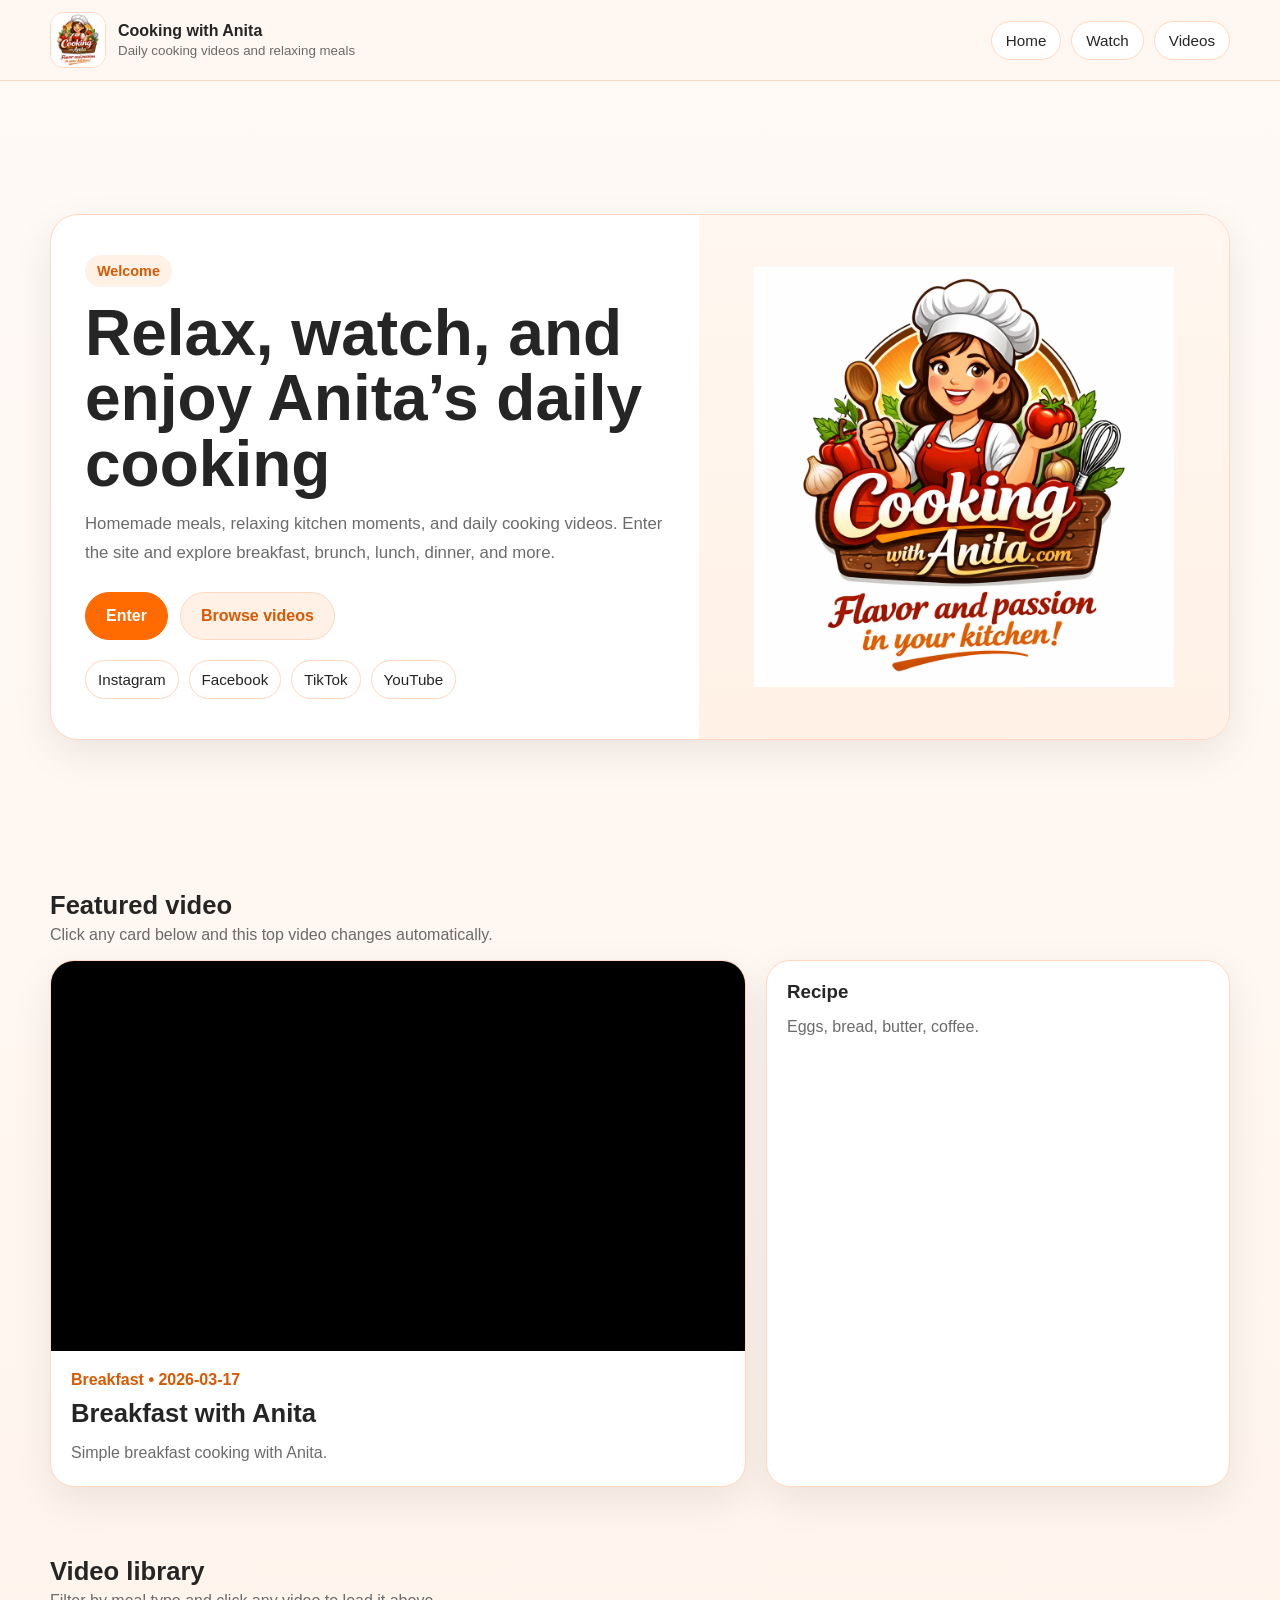
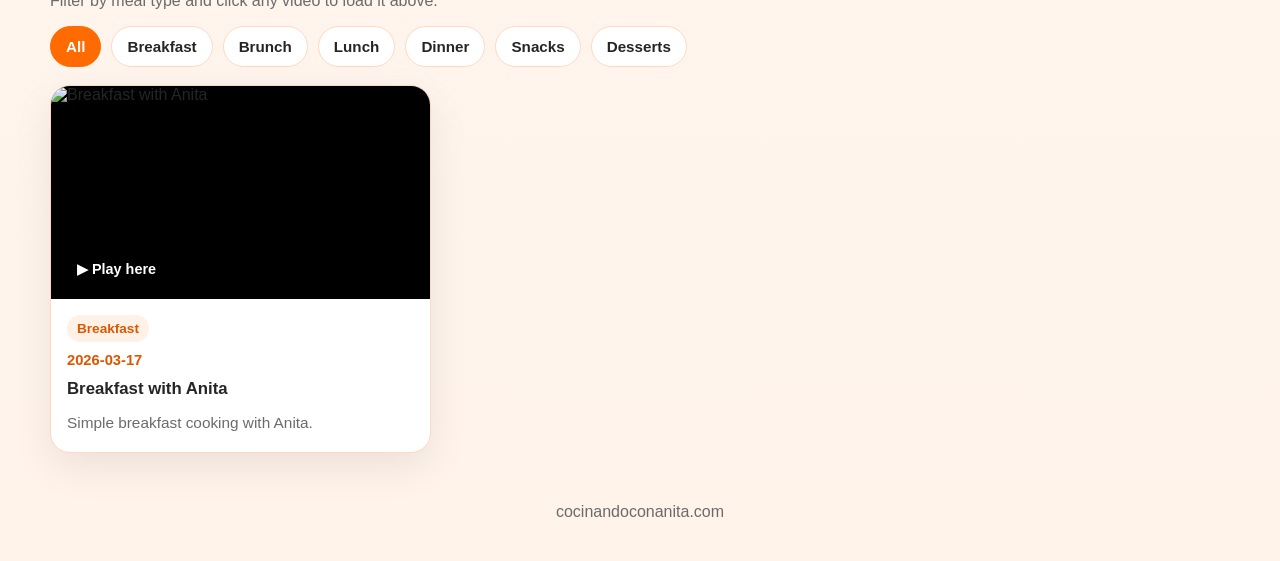
==== index.html @ 224019c4 "Update index.html" ====
<!DOCTYPE html>
<html lang="en">
<head>
  <meta charset="UTF-8" />
  <meta name="viewport" content="width=device-width, initial-scale=1.0" />
  <title>Cooking with Anita</title>
  <meta name="description" content="Daily cooking videos, relaxing meals, and Anita's kitchen moments." />
  <style>
    * { box-sizing: border-box; }

    :root {
      --bg: #fff7f0;
      --card: #ffffff;
      --soft: #fff1e6;
      --accent: #ff6b00;
      --accent-dark: #d95800;
      --text: #252525;
      --muted: #6b6b6b;
      --border: #ffd8bf;
      --shadow: 0 14px 40px rgba(0,0,0,0.08);
      --radius: 22px;
    }

    html { scroll-behavior: smooth; }

    body {
      margin: 0;
      font-family: Arial, Helvetica, sans-serif;
      background: linear-gradient(180deg, #fffaf6 0%, #fff3ea 100%);
      color: var(--text);
    }

    a {
      text-decoration: none;
      color: inherit;
    }

    .container {
      width: min(1180px, calc(100% - 32px));
      margin: 0 auto;
    }

    .topbar {
      position: sticky;
      top: 0;
      z-index: 50;
      background: rgba(255,247,240,0.92);
      backdrop-filter: blur(10px);
      border-bottom: 1px solid var(--border);
    }

    .topbar-inner {
      display: flex;
      justify-content: space-between;
      align-items: center;
      gap: 16px;
      padding: 12px 0;
      flex-wrap: wrap;
    }

    .brand {
      display: flex;
      align-items: center;
      gap: 12px;
      font-weight: bold;
    }

    .brand img {
      width: 56px;
      height: 56px;
      object-fit: contain;
      border-radius: 14px;
      border: 1px solid var(--border);
      background: white;
    }

    .brand-text small {
      display: block;
      color: var(--muted);
      font-weight: normal;
      margin-top: 3px;
    }

    .nav {
      display: flex;
      flex-wrap: wrap;
      gap: 10px;
    }

    .nav a {
      padding: 10px 14px;
      border-radius: 999px;
      background: white;
      border: 1px solid var(--border);
      font-size: 0.95rem;
    }

    .hero {
      min-height: 88vh;
      display: flex;
      align-items: center;
      padding: 36px 0;
    }

    .hero-card {
      width: 100%;
      background: white;
      border: 1px solid var(--border);
      border-radius: 28px;
      box-shadow: var(--shadow);
      overflow: hidden;
      display: grid;
      grid-template-columns: 1.1fr 0.9fr;
    }

    .hero-left {
      padding: 40px 34px;
      display: flex;
      flex-direction: column;
      justify-content: center;
    }

    .eyebrow {
      display: inline-block;
      width: fit-content;
      padding: 8px 12px;
      border-radius: 999px;
      background: var(--soft);
      color: var(--accent-dark);
      font-weight: bold;
      font-size: 0.9rem;
      margin-bottom: 14px;
    }

    h1 {
      margin: 0 0 12px;
      font-size: clamp(2.2rem, 5vw, 4rem);
      line-height: 1.02;
    }

    .lead {
      margin: 0;
      color: var(--muted);
      line-height: 1.75;
      font-size: 1.05rem;
      max-width: 620px;
    }

    .hero-actions {
      display: flex;
      flex-wrap: wrap;
      gap: 12px;
      margin-top: 24px;
    }

    .btn {
      display: inline-block;
      padding: 14px 20px;
      border-radius: 999px;
      font-weight: bold;
      border: 1px solid var(--border);
    }

    .btn-primary {
      background: var(--accent);
      color: white;
      border-color: var(--accent);
    }

    .btn-soft {
      background: var(--soft);
      color: var(--accent-dark);
    }

    .socials {
      display: flex;
      flex-wrap: wrap;
      gap: 10px;
      margin-top: 20px;
    }

    .socials a {
      padding: 10px 12px;
      border-radius: 999px;
      background: white;
      border: 1px solid var(--border);
      font-size: 0.95rem;
    }

    .hero-right {
      padding: 24px;
      background: linear-gradient(180deg, #fff7f0 0%, #fff1e6 100%);
      display: flex;
      align-items: center;
      justify-content: center;
    }

    .hero-right img {
      width: 100%;
      max-width: 420px;
      height: auto;
      object-fit: contain;
    }

    .section {
      padding: 18px 0 32px;
    }

    .section-head {
      margin-bottom: 16px;
    }

    .section-head h2 {
      margin: 0 0 6px;
      font-size: 1.6rem;
    }

    .section-head p {
      margin: 0;
      color: var(--muted);
    }

    .featured {
      display: grid;
      grid-template-columns: 1.2fr 0.8fr;
      gap: 20px;
      margin-bottom: 20px;
    }

    .panel {
      background: white;
      border: 1px solid var(--border);
      border-radius: 24px;
      box-shadow: var(--shadow);
      overflow: hidden;
    }

    .featured-video iframe {
      width: 100%;
      aspect-ratio: 16 / 9;
      border: 0;
      display: block;
      background: black;
    }

    .featured-content {
      padding: 20px;
    }

    .featured-content h3 {
      margin: 0 0 10px;
      font-size: 1.6rem;
      line-height: 1.15;
    }

    .meta {
      color: var(--accent-dark);
      font-weight: bold;
      margin-bottom: 10px;
    }

    .featured-content p {
      margin: 0;
      color: var(--muted);
      line-height: 1.7;
    }

    .recipe-box {
      padding: 20px;
    }

    .recipe-box h3 {
      margin-top: 0;
      margin-bottom: 10px;
    }

    .recipe-box p {
      margin: 0;
      color: var(--muted);
      line-height: 1.8;
      white-space: pre-line;
    }

    .filters {
      display: flex;
      flex-wrap: wrap;
      gap: 10px;
      margin-bottom: 18px;
    }

    .filter-btn {
      border: 1px solid var(--border);
      background: white;
      color: var(--text);
      padding: 11px 15px;
      border-radius: 999px;
      cursor: pointer;
      font-weight: bold;
      font-size: 0.95rem;
    }

    .filter-btn.active {
      background: var(--accent);
      color: white;
      border-color: var(--accent);
    }

    .grid {
      display: grid;
      grid-template-columns: repeat(3, 1fr);
      gap: 18px;
    }

    .card {
      background: white;
      border: 1px solid var(--border);
      border-radius: 20px;
      overflow: hidden;
      box-shadow: var(--shadow);
      display: flex;
      flex-direction: column;
    }

    .thumb {
      position: relative;
      cursor: pointer;
      background: black;
    }

    .thumb img {
      width: 100%;
      aspect-ratio: 16 / 9;
      object-fit: cover;
      display: block;
    }

    .play {
      position: absolute;
      left: 14px;
      bottom: 14px;
      background: rgba(0,0,0,0.72);
      color: white;
      padding: 8px 12px;
      border-radius: 999px;
      font-size: 0.9rem;
      font-weight: bold;
    }

    .card-body {
      padding: 16px;
      display: grid;
      gap: 10px;
    }

    .category {
      display: inline-block;
      width: fit-content;
      padding: 6px 10px;
      border-radius: 999px;
      background: var(--soft);
      color: var(--accent-dark);
      font-size: 0.85rem;
      font-weight: bold;
    }

    .date {
      color: var(--accent-dark);
      font-size: 0.92rem;
      font-weight: bold;
    }

    .card-body h3 {
      margin: 0;
      font-size: 1.05rem;
      line-height: 1.35;
    }

    .desc {
      color: var(--muted);
      line-height: 1.6;
      font-size: 0.96rem;
    }

    .footer {
      text-align: center;
      color: var(--muted);
      padding: 18px 0 40px;
    }

    .empty {
      padding: 28px;
      text-align: center;
      border: 1px dashed var(--border);
      border-radius: 20px;
      color: var(--muted);
      background: white;
    }

    @media (max-width: 980px) {
      .hero-card,
      .featured {
        grid-template-columns: 1fr;
      }

      .grid {
        grid-template-columns: repeat(2, 1fr);
      }
    }

    @media (max-width: 680px) {
      .grid {
        grid-template-columns: 1fr;
      }

      .container {
        width: min(100% - 22px, 1180px);
      }
    }
  </style>
</head>
<body>
  <header class="topbar">
    <div class="container topbar-inner">
      <a href="#" class="brand">
        <img src="logo.png" alt="Cooking with Anita logo" />
        <div class="brand-text">
          Cooking with Anita
          <small>Daily cooking videos and relaxing meals</small>
        </div>
      </a>

      <nav class="nav">
        <a href="#home">Home</a>
        <a href="#watch">Watch</a>
        <a href="#videos">Videos</a>
      </nav>
    </div>
  </header>

  <main class="container">
    <section class="hero" id="home">
      <div class="hero-card">
        <div class="hero-left">
          <span class="eyebrow">Welcome</span>
          <h1>Relax, watch, and enjoy Anita’s daily cooking</h1>
          <p class="lead">
            Homemade meals, relaxing kitchen moments, and daily cooking videos.
            Enter the site and explore breakfast, brunch, lunch, dinner, and more.
          </p>

          <div class="hero-actions">
            <a class="btn btn-primary" href="#watch">Enter</a>
            <a class="btn btn-soft" href="#videos">Browse videos</a>
          </div>

          <div class="socials">
            <a href="#" target="_blank">Instagram</a>
            <a href="#" target="_blank">Facebook</a>
            <a href="#" target="_blank">TikTok</a>
            <a href="#" target="_blank">YouTube</a>
          </div>
        </div>

        <div class="hero-right">
          <img src="logo.png" alt="Cooking with Anita logo large" />
        </div>
      </div>
    </section>

    <section class="section" id="watch">
      <div class="section-head">
        <h2>Featured video</h2>
        <p>Click any card below and this top video changes automatically.</p>
      </div>

      <div class="featured">
        <article class="panel">
          <div class="featured-video" id="featuredVideo"></div>
          <div class="featured-content">
            <div class="meta" id="featuredMeta">Loading...</div>
            <h3 id="featuredTitle">Loading...</h3>
            <p id="featuredDescription"></p>
          </div>
        </article>

        <aside class="panel recipe-box">
          <h3>Recipe</h3>
          <p id="featuredRecipe">Recipe coming soon.</p>
        </aside>
      </div>
    </section>

    <section class="section" id="videos">
      <div class="section-head">
        <h2>Video library</h2>
        <p>Filter by meal type and click any video to load it above.</p>
      </div>

      <div class="filters" id="filters"></div>
      <div class="grid" id="videoGrid"></div>
    </section>
  </main>

  <footer class="footer">
    cocinandoconanita.com
  </footer>

  <script src="videos.js"></script>
  <script>
    const categories = ["All", "Breakfast", "Brunch", "Lunch", "Dinner", "Snacks", "Desserts"];
    let currentCategory = "All";

    function sortVideos(list) {
      return [...list].sort((a, b) => new Date(b.date) - new Date(a.date));
    }

    const sortedVideos = sortVideos(videos);

    function getEmbedUrl(id) {
      return `https://www.youtube.com/embed/${id}`;
    }

    function getThumbnailUrl(id) {
      return `https://img.youtube.com/vi/${id}/hqdefault.jpg`;
    }

    function renderFeatured(video) {
      document.getElementById("featuredVideo").innerHTML = `
        <iframe
          src="${getEmbedUrl(video.id)}"
          title="${video.title}"
          allow="accelerometer; autoplay; clipboard-write; encrypted-media; gyroscope; picture-in-picture"
          allowfullscreen>
        </iframe>
      `;
      document.getElementById("featuredMeta").textContent = `${video.category || "Video"} • ${video.date}`;
      document.getElementById("featuredTitle").textContent = video.title;
      document.getElementById("featuredDescription").textContent = video.description || "";
      document.getElementById("featuredRecipe").textContent = video.recipe || "Recipe coming soon.";
    }

    function renderFilters() {
      const filters = document.getElementById("filters");
      filters.innerHTML = categories.map(category => `
        <button class="filter-btn ${category === currentCategory ? "active" : ""}" onclick="setCategory('${category}')">
          ${category}
        </button>
      `).join("");
    }

    function renderGrid() {
      const grid = document.getElementById("videoGrid");

      const filtered = currentCategory === "All"
        ? sortedVideos
        : sortedVideos.filter(video => video.category === currentCategory);

      if (!filtered.length) {
        grid.innerHTML = `<div class="empty">No videos in this category yet.</div>`;
        return;
      }

      grid.innerHTML = filtered.map(video => `
        <article class="card">
          <div class="thumb" onclick="renderFeaturedById('${video.id}')">
            <img src="${getThumbnailUrl(video.id)}" alt="${video.title}">
            <span class="play">▶ Play here</span>
          </div>

          <div class="card-body">
            <span class="category">${video.category || "Video"}</span>
            <div class="date">${video.date}</div>
            <h3>${video.title}</h3>
            <div class="desc">${video.description || ""}</div>
          </div>
        </article>
      `).join("");
    }

    function renderFeaturedById(id) {
      const video = sortedVideos.find(v => v.id === id);
      if (!video) return;
      renderFeatured(video);
      document.getElementById("watch").scrollIntoView({ behavior: "smooth" });
    }

    function setCategory(category) {
      currentCategory = category;
      renderFilters();
      renderGrid();
    }

    if (sortedVideos.length) {
      renderFeatured(sortedVideos[0]);
    }

    renderFilters();
    renderGrid();
  </script>
</body>
</html>
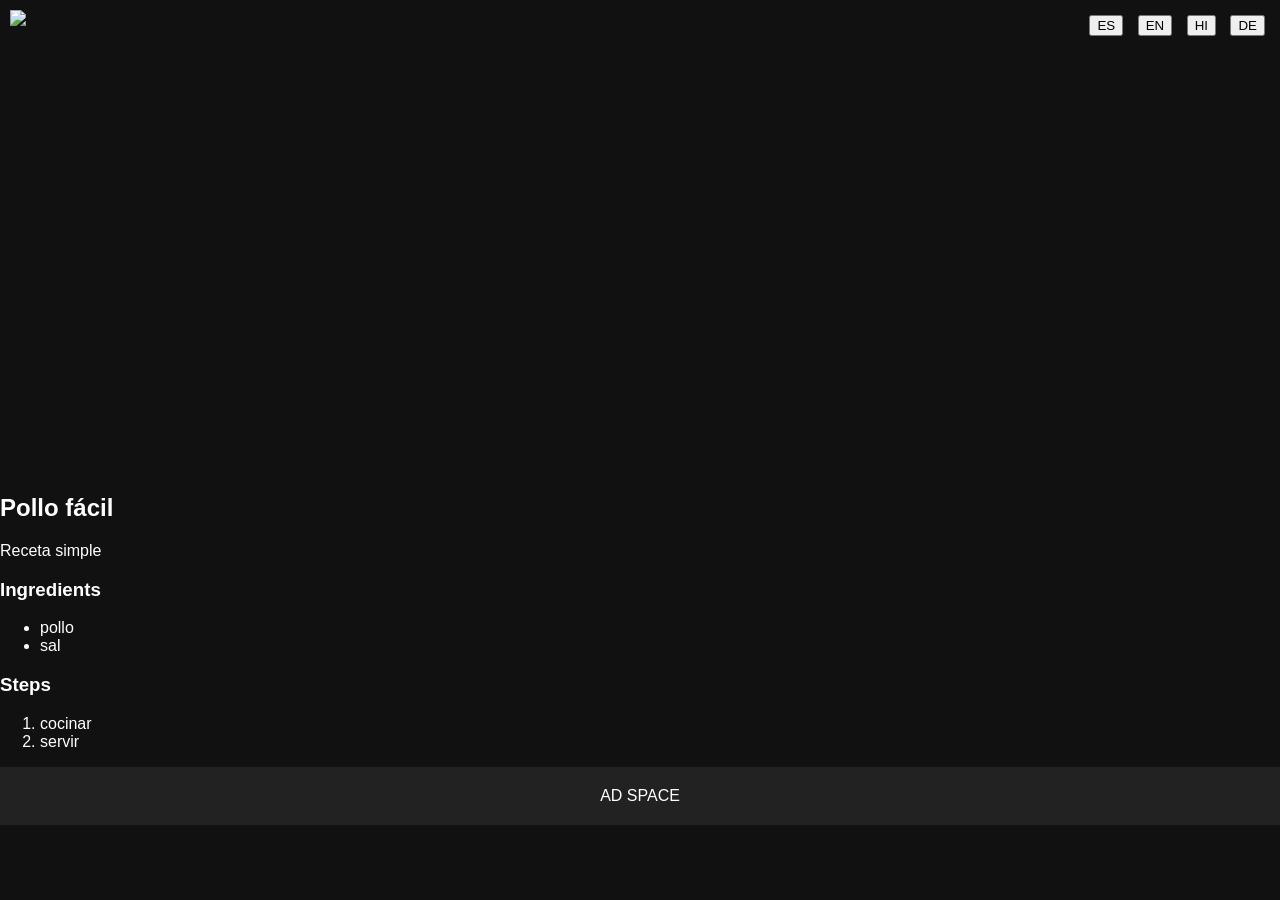
==== commit 17e5fb66: "multilang" ====
--- a/index.html
+++ b/index.html
@@ -1,601 +1,31 @@
-<!DOCTYPE html>
-<html lang="en">
-<head>
-  <meta charset="UTF-8" />
-  <meta name="viewport" content="width=device-width, initial-scale=1.0" />
-  <title>Cooking with Anita</title>
-  <meta name="description" content="Daily cooking videos, relaxing meals, and Anita's kitchen moments." />
-  <style>
-    * { box-sizing: border-box; }
-
-    :root {
-      --bg: #fff7f0;
-      --card: #ffffff;
-      --soft: #fff1e6;
-      --accent: #ff6b00;
-      --accent-dark: #d95800;
-      --text: #252525;
-      --muted: #6b6b6b;
-      --border: #ffd8bf;
-      --shadow: 0 14px 40px rgba(0,0,0,0.08);
-      --radius: 22px;
-    }
-
-    html { scroll-behavior: smooth; }
-
-    body {
-      margin: 0;
-      font-family: Arial, Helvetica, sans-serif;
-      background: linear-gradient(180deg, #fffaf6 0%, #fff3ea 100%);
-      color: var(--text);
-    }
-
-    a {
-      text-decoration: none;
-      color: inherit;
-    }
-
-    .container {
-      width: min(1180px, calc(100% - 32px));
-      margin: 0 auto;
-    }
-
-    .topbar {
-      position: sticky;
-      top: 0;
-      z-index: 50;
-      background: rgba(255,247,240,0.92);
-      backdrop-filter: blur(10px);
-      border-bottom: 1px solid var(--border);
-    }
-
-    .topbar-inner {
-      display: flex;
-      justify-content: space-between;
-      align-items: center;
-      gap: 16px;
-      padding: 12px 0;
-      flex-wrap: wrap;
-    }
-
-    .brand {
-      display: flex;
-      align-items: center;
-      gap: 12px;
-      font-weight: bold;
-    }
-
-    .brand img {
-      width: 56px;
-      height: 56px;
-      object-fit: contain;
-      border-radius: 14px;
-      border: 1px solid var(--border);
-      background: white;
-    }
-
-    .brand-text small {
-      display: block;
-      color: var(--muted);
-      font-weight: normal;
-      margin-top: 3px;
-    }
-
-    .nav {
-      display: flex;
-      flex-wrap: wrap;
-      gap: 10px;
-    }
-
-    .nav a {
-      padding: 10px 14px;
-      border-radius: 999px;
-      background: white;
-      border: 1px solid var(--border);
-      font-size: 0.95rem;
-    }
-
-    .hero {
-      min-height: 88vh;
-      display: flex;
-      align-items: center;
-      padding: 36px 0;
-    }
-
-    .hero-card {
-      width: 100%;
-      background: white;
-      border: 1px solid var(--border);
-      border-radius: 28px;
-      box-shadow: var(--shadow);
-      overflow: hidden;
-      display: grid;
-      grid-template-columns: 1.1fr 0.9fr;
-    }
-
-    .hero-left {
-      padding: 40px 34px;
-      display: flex;
-      flex-direction: column;
-      justify-content: center;
-    }
-
-    .eyebrow {
-      display: inline-block;
-      width: fit-content;
-      padding: 8px 12px;
-      border-radius: 999px;
-      background: var(--soft);
-      color: var(--accent-dark);
-      font-weight: bold;
-      font-size: 0.9rem;
-      margin-bottom: 14px;
-    }
-
-    h1 {
-      margin: 0 0 12px;
-      font-size: clamp(2.2rem, 5vw, 4rem);
-      line-height: 1.02;
-    }
-
-    .lead {
-      margin: 0;
-      color: var(--muted);
-      line-height: 1.75;
-      font-size: 1.05rem;
-      max-width: 620px;
-    }
-
-    .hero-actions {
-      display: flex;
-      flex-wrap: wrap;
-      gap: 12px;
-      margin-top: 24px;
-    }
-
-    .btn {
-      display: inline-block;
-      padding: 14px 20px;
-      border-radius: 999px;
-      font-weight: bold;
-      border: 1px solid var(--border);
-    }
-
-    .btn-primary {
-      background: var(--accent);
-      color: white;
-      border-color: var(--accent);
-    }
-
-    .btn-soft {
-      background: var(--soft);
-      color: var(--accent-dark);
-    }
-
-    .socials {
-      display: flex;
-      flex-wrap: wrap;
-      gap: 10px;
-      margin-top: 20px;
-    }
-
-    .socials a {
-      padding: 10px 12px;
-      border-radius: 999px;
-      background: white;
-      border: 1px solid var(--border);
-      font-size: 0.95rem;
-    }
-
-    .hero-right {
-      padding: 24px;
-      background: linear-gradient(180deg, #fff7f0 0%, #fff1e6 100%);
-      display: flex;
-      align-items: center;
-      justify-content: center;
-    }
-
-    .hero-right img {
-      width: 100%;
-      max-width: 420px;
-      height: auto;
-      object-fit: contain;
-    }
-
-    .section {
-      padding: 18px 0 32px;
-    }
-
-    .section-head {
-      margin-bottom: 16px;
-    }
-
-    .section-head h2 {
-      margin: 0 0 6px;
-      font-size: 1.6rem;
-    }
-
-    .section-head p {
-      margin: 0;
-      color: var(--muted);
-    }
-
-    .featured {
-      display: grid;
-      grid-template-columns: 1.2fr 0.8fr;
-      gap: 20px;
-      margin-bottom: 20px;
-    }
-
-    .panel {
-      background: white;
-      border: 1px solid var(--border);
-      border-radius: 24px;
-      box-shadow: var(--shadow);
-      overflow: hidden;
-    }
-
-    .featured-video iframe {
-      width: 100%;
-      aspect-ratio: 16 / 9;
-      border: 0;
-      display: block;
-      background: black;
-    }
-
-    .featured-content {
-      padding: 20px;
-    }
-
-    .featured-content h3 {
-      margin: 0 0 10px;
-      font-size: 1.6rem;
-      line-height: 1.15;
-    }
-
-    .meta {
-      color: var(--accent-dark);
-      font-weight: bold;
-      margin-bottom: 10px;
-    }
-
-    .featured-content p {
-      margin: 0;
-      color: var(--muted);
-      line-height: 1.7;
-    }
-
-    .recipe-box {
-      padding: 20px;
-    }
-
-    .recipe-box h3 {
-      margin-top: 0;
-      margin-bottom: 10px;
-    }
-
-    .recipe-box p {
-      margin: 0;
-      color: var(--muted);
-      line-height: 1.8;
-      white-space: pre-line;
-    }
-
-    .filters {
-      display: flex;
-      flex-wrap: wrap;
-      gap: 10px;
-      margin-bottom: 18px;
-    }
-
-    .filter-btn {
-      border: 1px solid var(--border);
-      background: white;
-      color: var(--text);
-      padding: 11px 15px;
-      border-radius: 999px;
-      cursor: pointer;
-      font-weight: bold;
-      font-size: 0.95rem;
-    }
-
-    .filter-btn.active {
-      background: var(--accent);
-      color: white;
-      border-color: var(--accent);
-    }
-
-    .grid {
-      display: grid;
-      grid-template-columns: repeat(3, 1fr);
-      gap: 18px;
-    }
-
-    .card {
-      background: white;
-      border: 1px solid var(--border);
-      border-radius: 20px;
-      overflow: hidden;
-      box-shadow: var(--shadow);
-      display: flex;
-      flex-direction: column;
-    }
-
-    .thumb {
-      position: relative;
-      cursor: pointer;
-      background: black;
-    }
-
-    .thumb img {
-      width: 100%;
-      aspect-ratio: 16 / 9;
-      object-fit: cover;
-      display: block;
-    }
-
-    .play {
-      position: absolute;
-      left: 14px;
-      bottom: 14px;
-      background: rgba(0,0,0,0.72);
-      color: white;
-      padding: 8px 12px;
-      border-radius: 999px;
-      font-size: 0.9rem;
-      font-weight: bold;
-    }
-
-    .card-body {
-      padding: 16px;
-      display: grid;
-      gap: 10px;
-    }
-
-    .category {
-      display: inline-block;
-      width: fit-content;
-      padding: 6px 10px;
-      border-radius: 999px;
-      background: var(--soft);
-      color: var(--accent-dark);
-      font-size: 0.85rem;
-      font-weight: bold;
-    }
-
-    .date {
-      color: var(--accent-dark);
-      font-size: 0.92rem;
-      font-weight: bold;
-    }
-
-    .card-body h3 {
-      margin: 0;
-      font-size: 1.05rem;
-      line-height: 1.35;
-    }
-
-    .desc {
-      color: var(--muted);
-      line-height: 1.6;
-      font-size: 0.96rem;
-    }
-
-    .footer {
-      text-align: center;
-      color: var(--muted);
-      padding: 18px 0 40px;
-    }
-
-    .empty {
-      padding: 28px;
-      text-align: center;
-      border: 1px dashed var(--border);
-      border-radius: 20px;
-      color: var(--muted);
-      background: white;
-    }
-
-    @media (max-width: 980px) {
-      .hero-card,
-      .featured {
-        grid-template-columns: 1fr;
-      }
-
-      .grid {
-        grid-template-columns: repeat(2, 1fr);
-      }
-    }
-
-    @media (max-width: 680px) {
-      .grid {
-        grid-template-columns: 1fr;
-      }
-
-      .container {
-        width: min(100% - 22px, 1180px);
-      }
-    }
-  </style>
-</head>
-<body>
-  <header class="topbar">
-    <div class="container topbar-inner">
-      <a href="#" class="brand">
-        <img src="logo.png" alt="Cooking with Anita logo" />
-        <div class="brand-text">
-          Cooking with Anita
-          <small>Daily cooking videos and relaxing meals</small>
-        </div>
-      </a>
-
-      <nav class="nav">
-        <a href="#home">Home</a>
-        <a href="#watch">Watch</a>
-        <a href="#videos">Videos</a>
-      </nav>
-    </div>
-  </header>
-
-  <main class="container">
-    <section class="hero" id="home">
-      <div class="hero-card">
-        <div class="hero-left">
-          <span class="eyebrow">Welcome</span>
-          <h1>Relax, watch, and enjoy Anita’s daily cooking</h1>
-          <p class="lead">
-            Homemade meals, relaxing kitchen moments, and daily cooking videos.
-            Enter the site and explore breakfast, brunch, lunch, dinner, and more.
-          </p>
-
-          <div class="hero-actions">
-            <a class="btn btn-primary" href="#watch">Enter</a>
-            <a class="btn btn-soft" href="#videos">Browse videos</a>
-          </div>
-
-          <div class="socials">
-            <a href="#" target="_blank">Instagram</a>
-            <a href="#" target="_blank">Facebook</a>
-            <a href="#" target="_blank">TikTok</a>
-            <a href="#" target="_blank">YouTube</a>
-          </div>
-        </div>
-
-        <div class="hero-right">
-          <img src="logo.png" alt="Cooking with Anita logo large" />
-        </div>
-      </div>
-    </section>
-
-    <section class="section" id="watch">
-      <div class="section-head">
-        <h2>Featured video</h2>
-        <p>Click any card below and this top video changes automatically.</p>
-      </div>
-
-      <div class="featured">
-        <article class="panel">
-          <div class="featured-video" id="featuredVideo"></div>
-          <div class="featured-content">
-            <div class="meta" id="featuredMeta">Loading...</div>
-            <h3 id="featuredTitle">Loading...</h3>
-            <p id="featuredDescription"></p>
-          </div>
-        </article>
-
-        <aside class="panel recipe-box">
-          <h3>Recipe</h3>
-          <p id="featuredRecipe">Recipe coming soon.</p>
-        </aside>
-      </div>
-    </section>
-
-    <section class="section" id="videos">
-      <div class="section-head">
-        <h2>Video library</h2>
-        <p>Filter by meal type and click any video to load it above.</p>
-      </div>
-
-      <div class="filters" id="filters"></div>
-      <div class="grid" id="videoGrid"></div>
-    </section>
-  </main>
-
-  <footer class="footer">
-    cocinandoconanita.com
-  </footer>
-
-  <script src="videos.js"></script>
-  <script>
-    const categories = ["All", "Breakfast", "Brunch", "Lunch", "Dinner", "Snacks", "Desserts"];
-    let currentCategory = "All";
-
-    function sortVideos(list) {
-      return [...list].sort((a, b) => new Date(b.date) - new Date(a.date));
-    }
-
-    const sortedVideos = sortVideos(videos);
-
-    function getEmbedUrl(id) {
-      return `https://www.youtube.com/embed/${id}`;
-    }
-
-    function getThumbnailUrl(id) {
-      return `https://img.youtube.com/vi/${id}/hqdefault.jpg`;
-    }
-
-    function renderFeatured(video) {
-      document.getElementById("featuredVideo").innerHTML = `
-        <iframe
-          src="${getEmbedUrl(video.id)}"
-          title="${video.title}"
-          allow="accelerometer; autoplay; clipboard-write; encrypted-media; gyroscope; picture-in-picture"
-          allowfullscreen>
-        </iframe>
-      `;
-      document.getElementById("featuredMeta").textContent = `${video.category || "Video"} • ${video.date}`;
-      document.getElementById("featuredTitle").textContent = video.title;
-      document.getElementById("featuredDescription").textContent = video.description || "";
-      document.getElementById("featuredRecipe").textContent = video.recipe || "Recipe coming soon.";
-    }
-
-    function renderFilters() {
-      const filters = document.getElementById("filters");
-      filters.innerHTML = categories.map(category => `
-        <button class="filter-btn ${category === currentCategory ? "active" : ""}" onclick="setCategory('${category}')">
-          ${category}
-        </button>
-      `).join("");
-    }
-
-    function renderGrid() {
-      const grid = document.getElementById("videoGrid");
-
-      const filtered = currentCategory === "All"
-        ? sortedVideos
-        : sortedVideos.filter(video => video.category === currentCategory);
-
-      if (!filtered.length) {
-        grid.innerHTML = `<div class="empty">No videos in this category yet.</div>`;
-        return;
-      }
-
-      grid.innerHTML = filtered.map(video => `
-        <article class="card">
-          <div class="thumb" onclick="renderFeaturedById('${video.id}')">
-            <img src="${getThumbnailUrl(video.id)}" alt="${video.title}">
-            <span class="play">▶ Play here</span>
-          </div>
-
-          <div class="card-body">
-            <span class="category">${video.category || "Video"}</span>
-            <div class="date">${video.date}</div>
-            <h3>${video.title}</h3>
-            <div class="desc">${video.description || ""}</div>
-          </div>
-        </article>
-      `).join("");
-    }
-
-    function renderFeaturedById(id) {
-      const video = sortedVideos.find(v => v.id === id);
-      if (!video) return;
-      renderFeatured(video);
-      document.getElementById("watch").scrollIntoView({ behavior: "smooth" });
-    }
-
-    function setCategory(category) {
-      currentCategory = category;
-      renderFilters();
-      renderGrid();
-    }
-
-    if (sortedVideos.length) {
-      renderFeatured(sortedVideos[0]);
-    }
-
-    renderFilters();
-    renderGrid();
-  </script>
-</body>
-</html>
+<!DOCTYPE html>
+<html lang="en">
+<head>
+<meta charset="UTF-8">
+<meta name="viewport" content="width=device-width, initial-scale=1.0">
+<title>Cooking with Anita</title>
+<link rel="stylesheet" href="styles.css">
+</head>
+<body>
+
+<header class="header">
+  <img src="assets/logo.png" class="logo"/>
+  <div class="lang">
+    <button onclick="setLang('es')">ES</button>
+    <button onclick="setLang('en')">EN</button>
+    <button onclick="setLang('hi')">HI</button>
+    <button onclick="setLang('de')">DE</button>
+  </div>
+</header>
+
+<section id="featured"></section>
+
+<section id="recipe"></section>
+
+<div class="ad">AD SPACE</div>
+
+<section id="videos"></section>
+
+<script src="js/app.js"></script>
+</body>
+</html>
--- a/styles.css
+++ b/styles.css
@@ -0,0 +1,8 @@
+body { font-family: Arial; margin:0; background:#111; color:#fff;}
+.header {display:flex; justify-content:space-between; padding:10px;}
+.logo {height:50px;}
+.lang button {margin:5px;}
+#featured iframe {width:100%; height:400px;}
+.video-row {display:flex; overflow-x:auto;}
+.video-card {margin:10px;}
+.ad {background:#222; padding:20px; text-align:center;}
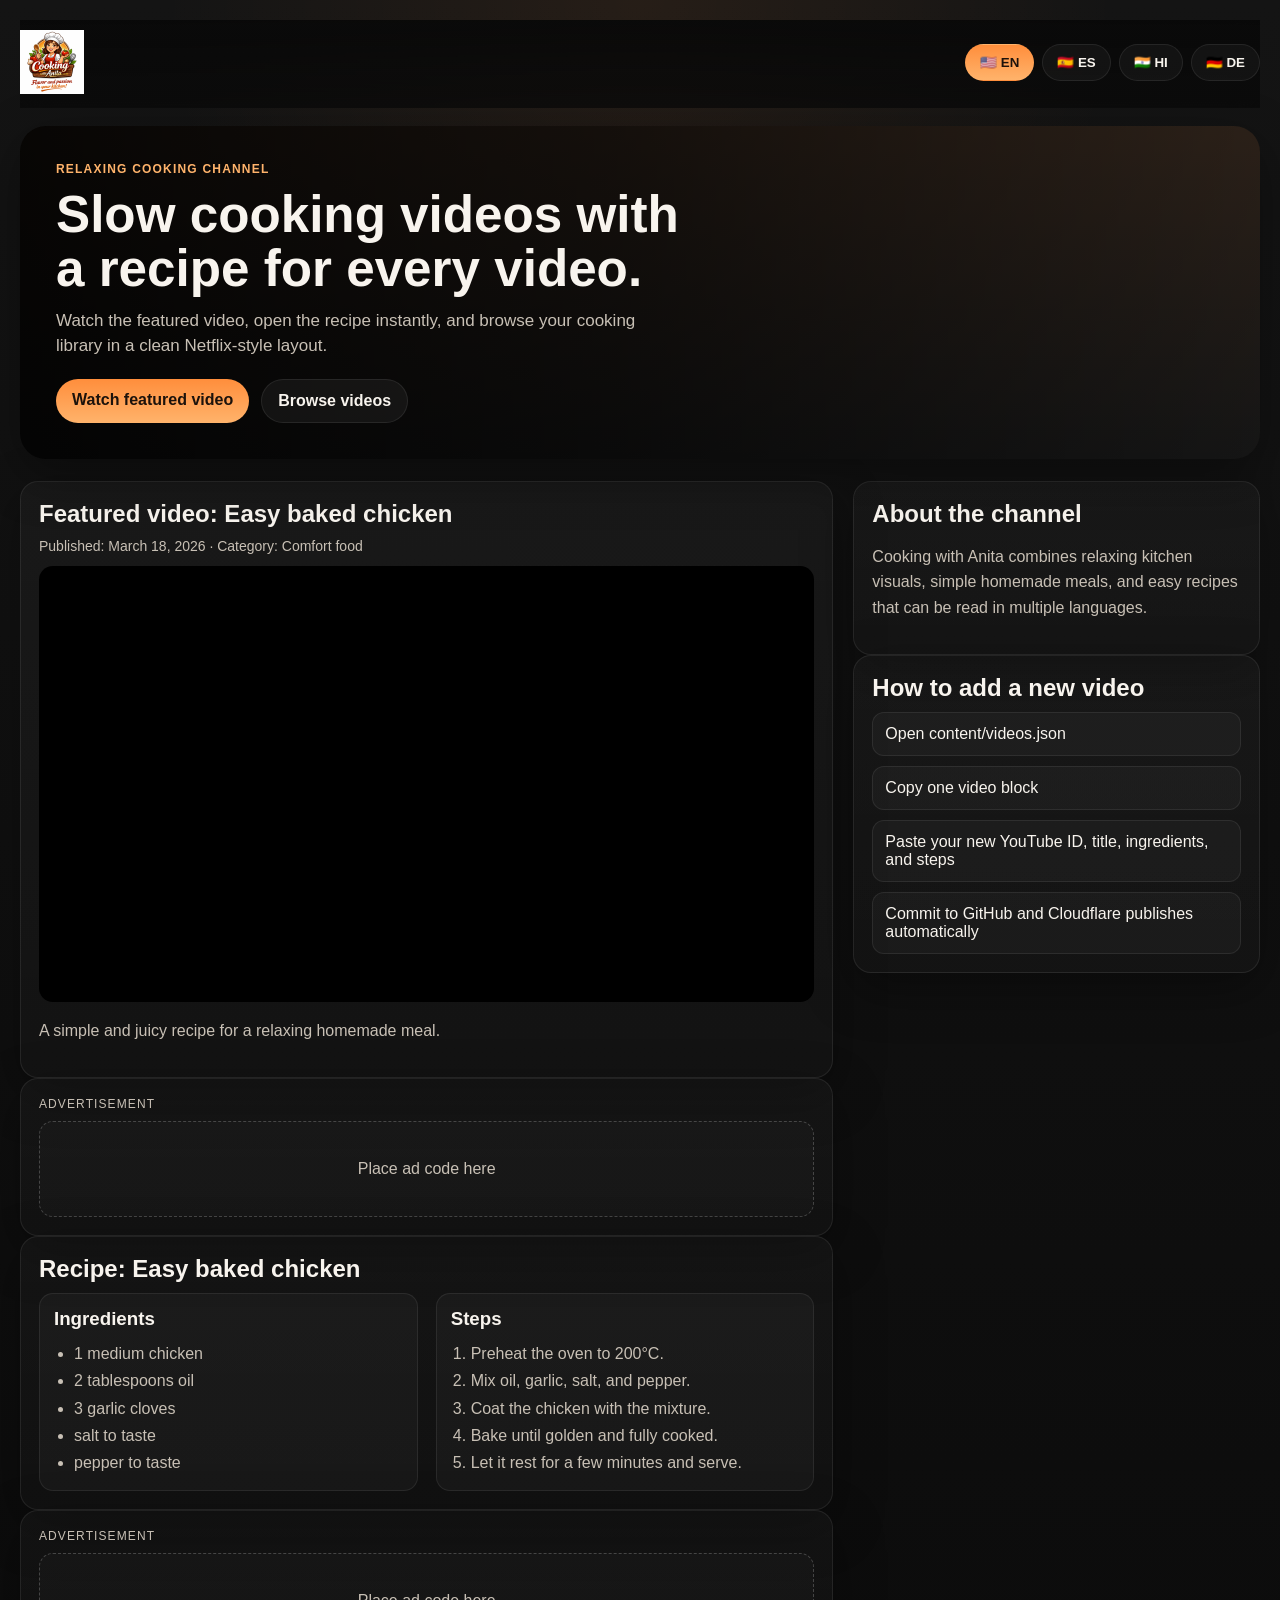
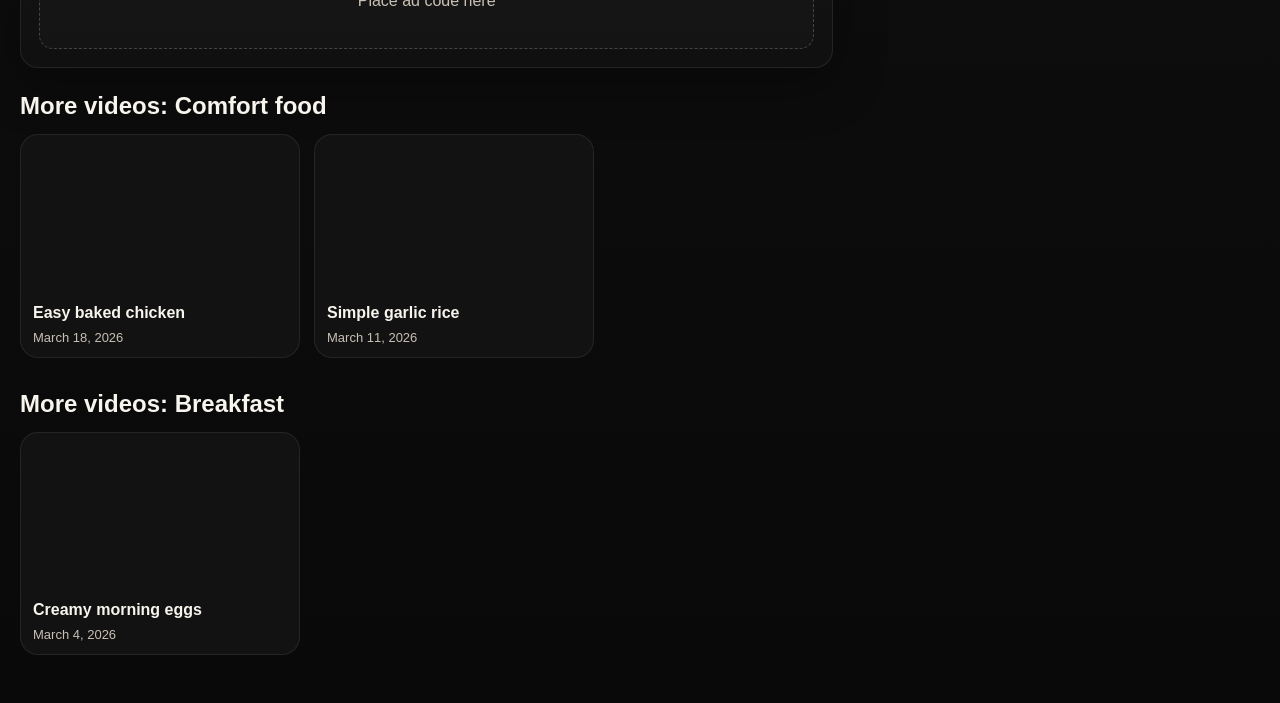
==== commit c3e5085f: "autolang" ====
--- a/index.html
+++ b/index.html
@@ -1,31 +1,55 @@
 <!DOCTYPE html>
 <html lang="en">
 <head>
-<meta charset="UTF-8">
-<meta name="viewport" content="width=device-width, initial-scale=1.0">
-<title>Cooking with Anita</title>
-<link rel="stylesheet" href="styles.css">
+  <meta charset="UTF-8" />
+  <meta name="viewport" content="width=device-width, initial-scale=1.0" />
+  <title>Cooking with Anita</title>
+  <meta name="description" content="Relaxing cooking videos and homemade recipes." />
+  <link rel="preconnect" href="https://www.youtube.com" />
+  <link rel="stylesheet" href="styles.css" />
 </head>
 <body>
+  <div class="page-shell">
+    <header class="site-header">
+      <div class="brand-wrap">
+        <img src="logo.png" alt="Cooking with Anita logo" class="site-logo" />
+      </div>
 
-<header class="header">
-  <img src="assets/logo.png" class="logo"/>
-  <div class="lang">
-    <button onclick="setLang('es')">ES</button>
-    <button onclick="setLang('en')">EN</button>
-    <button onclick="setLang('hi')">HI</button>
-    <button onclick="setLang('de')">DE</button>
+      <div class="lang-picker" aria-label="Language selector">
+        <button class="lang-btn" data-lang="en" type="button">🇺🇸 EN</button>
+        <button class="lang-btn" data-lang="es" type="button">🇪🇸 ES</button>
+        <button class="lang-btn" data-lang="hi" type="button">🇮🇳 HI</button>
+        <button class="lang-btn" data-lang="de" type="button">🇩🇪 DE</button>
+      </div>
+    </header>
+
+    <main id="app">
+      <section class="hero" id="hero"></section>
+
+      <section class="content-grid">
+        <div class="main-column">
+          <section class="featured-video card" id="featured-video"></section>
+          <section class="ad-slot card" id="ad-top">
+            <div class="ad-label">Advertisement</div>
+            <div class="ad-box">Place ad code here</div>
+          </section>
+          <section class="recipe-panel card" id="recipe-panel"></section>
+          <section class="ad-slot card" id="ad-middle">
+            <div class="ad-label">Advertisement</div>
+            <div class="ad-box">Place ad code here</div>
+          </section>
+        </div>
+
+        <aside class="side-column">
+          <section class="card side-card" id="about-panel"></section>
+          <section class="card side-card" id="next-panel"></section>
+        </aside>
+      </section>
+
+      <section class="shelves" id="shelves"></section>
+    </main>
   </div>
-</header>
 
-<section id="featured"></section>
-
-<section id="recipe"></section>
-
-<div class="ad">AD SPACE</div>
-
-<section id="videos"></section>
-
-<script src="js/app.js"></script>
+  <script src="js/app.js"></script>
 </body>
 </html>
--- a/styles.css
+++ b/styles.css
@@ -1,8 +1,350 @@
-body { font-family: Arial; margin:0; background:#111; color:#fff;}
-.header {display:flex; justify-content:space-between; padding:10px;}
-.logo {height:50px;}
-.lang button {margin:5px;}
-#featured iframe {width:100%; height:400px;}
-.video-row {display:flex; overflow-x:auto;}
-.video-card {margin:10px;}
-.ad {background:#222; padding:20px; text-align:center;}
+* { box-sizing: border-box; }
+
+:root {
+  --bg: #090909;
+  --panel: #121212;
+  --panel-2: #181818;
+  --line: rgba(255,255,255,.08);
+  --text: #f8f4ee;
+  --muted: #c8c0b5;
+  --accent: #ff8e3c;
+  --accent-2: #ffb36b;
+  --shadow: 0 16px 50px rgba(0,0,0,.35);
+  --radius: 18px;
+}
+
+html, body {
+  margin: 0;
+  padding: 0;
+  background:
+    radial-gradient(circle at top, rgba(255,142,60,.08), transparent 20%),
+    linear-gradient(180deg, #141414 0%, #090909 100%);
+  color: var(--text);
+  font-family: Arial, Helvetica, sans-serif;
+}
+
+body {
+  min-height: 100vh;
+}
+
+.page-shell {
+  width: min(1400px, 100%);
+  margin: 0 auto;
+  padding: 20px 20px 42px;
+}
+
+.site-header {
+  display: flex;
+  align-items: center;
+  justify-content: space-between;
+  gap: 16px;
+  margin-bottom: 18px;
+  position: sticky;
+  top: 0;
+  z-index: 10;
+  padding: 10px 0 14px;
+  backdrop-filter: blur(12px);
+  background: linear-gradient(180deg, rgba(9,9,9,.96), rgba(9,9,9,.78));
+}
+
+.site-logo {
+  max-height: 64px;
+  width: auto;
+  display: block;
+  object-fit: contain;
+}
+
+.lang-picker {
+  display: flex;
+  flex-wrap: wrap;
+  gap: 8px;
+  justify-content: flex-end;
+}
+
+.lang-btn {
+  border: 1px solid var(--line);
+  background: rgba(255,255,255,.04);
+  color: var(--text);
+  border-radius: 999px;
+  padding: 10px 14px;
+  cursor: pointer;
+  font-weight: 700;
+  transition: .2s ease;
+}
+
+.lang-btn:hover,
+.lang-btn.active {
+  background: linear-gradient(180deg, var(--accent), var(--accent-2));
+  color: #1d120b;
+  border-color: transparent;
+}
+
+.hero {
+  min-height: 230px;
+  border-radius: 26px;
+  overflow: hidden;
+  position: relative;
+  margin-bottom: 22px;
+  background:
+    linear-gradient(90deg, rgba(0,0,0,.86) 0%, rgba(0,0,0,.62) 48%, rgba(0,0,0,.2) 100%),
+    linear-gradient(180deg, rgba(255,142,60,.12), transparent),
+    #1a1a1a;
+  box-shadow: var(--shadow);
+  display: grid;
+  align-items: end;
+}
+
+.hero-inner {
+  padding: 36px;
+  max-width: 700px;
+}
+
+.hero-kicker {
+  color: var(--accent-2);
+  text-transform: uppercase;
+  letter-spacing: 1.2px;
+  font-size: 12px;
+  font-weight: 700;
+  margin-bottom: 12px;
+}
+
+.hero h1 {
+  margin: 0 0 12px;
+  font-size: clamp(30px, 4vw, 52px);
+  line-height: 1.05;
+}
+
+.hero p {
+  margin: 0 0 20px;
+  color: var(--muted);
+  font-size: 17px;
+  line-height: 1.5;
+}
+
+.hero-actions {
+  display: flex;
+  gap: 12px;
+  flex-wrap: wrap;
+}
+
+.hero-actions a {
+  text-decoration: none;
+  padding: 12px 16px;
+  border-radius: 999px;
+  font-weight: 700;
+}
+
+.btn-primary {
+  background: linear-gradient(180deg, var(--accent), var(--accent-2));
+  color: #1c120b;
+}
+
+.btn-secondary {
+  border: 1px solid var(--line);
+  color: var(--text);
+  background: rgba(255,255,255,.05);
+}
+
+.content-grid {
+  display: grid;
+  grid-template-columns: minmax(0, 1.8fr) minmax(280px, .9fr);
+  gap: 20px;
+}
+
+.card {
+  background: linear-gradient(180deg, rgba(255,255,255,.03), rgba(255,255,255,.02));
+  border: 1px solid var(--line);
+  border-radius: var(--radius);
+  box-shadow: var(--shadow);
+}
+
+.featured-video,
+.recipe-panel,
+.side-card,
+.ad-slot {
+  padding: 18px;
+}
+
+.player-wrap {
+  aspect-ratio: 16 / 9;
+  border-radius: 14px;
+  overflow: hidden;
+  background: #000;
+  margin-bottom: 16px;
+}
+
+.player-wrap iframe {
+  width: 100%;
+  height: 100%;
+  border: 0;
+}
+
+.panel-title {
+  font-size: 24px;
+  margin: 0 0 10px;
+}
+
+.meta-line {
+  color: var(--muted);
+  font-size: 14px;
+  margin-bottom: 12px;
+}
+
+.copy {
+  color: var(--muted);
+  line-height: 1.6;
+}
+
+.recipe-layout {
+  display: grid;
+  gap: 18px;
+  grid-template-columns: repeat(2, minmax(0, 1fr));
+}
+
+.subcard {
+  background: rgba(255,255,255,.03);
+  border: 1px solid var(--line);
+  border-radius: 14px;
+  padding: 14px;
+}
+
+.subcard h3 {
+  margin-top: 0;
+  margin-bottom: 10px;
+}
+
+ul.clean, ol.clean {
+  padding-left: 20px;
+  margin: 0;
+  line-height: 1.7;
+  color: var(--muted);
+}
+
+.ad-label {
+  font-size: 12px;
+  color: var(--muted);
+  margin-bottom: 10px;
+  text-transform: uppercase;
+  letter-spacing: 1.1px;
+}
+
+.ad-box {
+  min-height: 96px;
+  border-radius: 14px;
+  border: 1px dashed rgba(255,255,255,.2);
+  display: grid;
+  place-items: center;
+  color: var(--muted);
+  background: rgba(255,255,255,.02);
+}
+
+.side-list {
+  display: grid;
+  gap: 10px;
+}
+
+.side-item {
+  padding: 12px;
+  border-radius: 12px;
+  border: 1px solid var(--line);
+  background: rgba(255,255,255,.03);
+}
+
+.side-item strong {
+  display: block;
+  margin-bottom: 6px;
+}
+
+.shelves {
+  margin-top: 24px;
+  display: grid;
+  gap: 26px;
+}
+
+.shelf-title {
+  margin: 0 0 14px;
+  font-size: 24px;
+}
+
+.shelf-row {
+  display: grid;
+  grid-auto-flow: column;
+  grid-auto-columns: minmax(220px, 280px);
+  gap: 14px;
+  overflow-x: auto;
+  padding-bottom: 6px;
+}
+
+.video-card {
+  border-radius: 18px;
+  overflow: hidden;
+  background: var(--panel);
+  border: 1px solid var(--line);
+  cursor: pointer;
+  transition: transform .2s ease, border-color .2s ease, box-shadow .2s ease;
+}
+
+.video-card:hover {
+  transform: translateY(-4px) scale(1.01);
+  border-color: rgba(255,179,107,.4);
+  box-shadow: 0 18px 36px rgba(0,0,0,.35);
+}
+
+.thumb {
+  aspect-ratio: 16 / 9;
+  background-size: cover;
+  background-position: center;
+}
+
+.video-body {
+  padding: 12px;
+}
+
+.video-title {
+  margin: 0 0 8px;
+  font-size: 16px;
+}
+
+.video-meta {
+  margin: 0;
+  color: var(--muted);
+  font-size: 13px;
+}
+
+.empty-note {
+  color: var(--muted);
+  margin: 0;
+}
+
+@media (max-width: 960px) {
+  .content-grid {
+    grid-template-columns: 1fr;
+  }
+
+  .recipe-layout {
+    grid-template-columns: 1fr;
+  }
+
+  .hero-inner {
+    padding: 24px;
+  }
+}
+
+@media (max-width: 640px) {
+  .page-shell {
+    padding: 14px 14px 28px;
+  }
+
+  .site-header {
+    align-items: flex-start;
+    flex-direction: column;
+  }
+
+  .lang-picker {
+    justify-content: flex-start;
+  }
+
+  .site-logo {
+    max-height: 54px;
+  }
+}
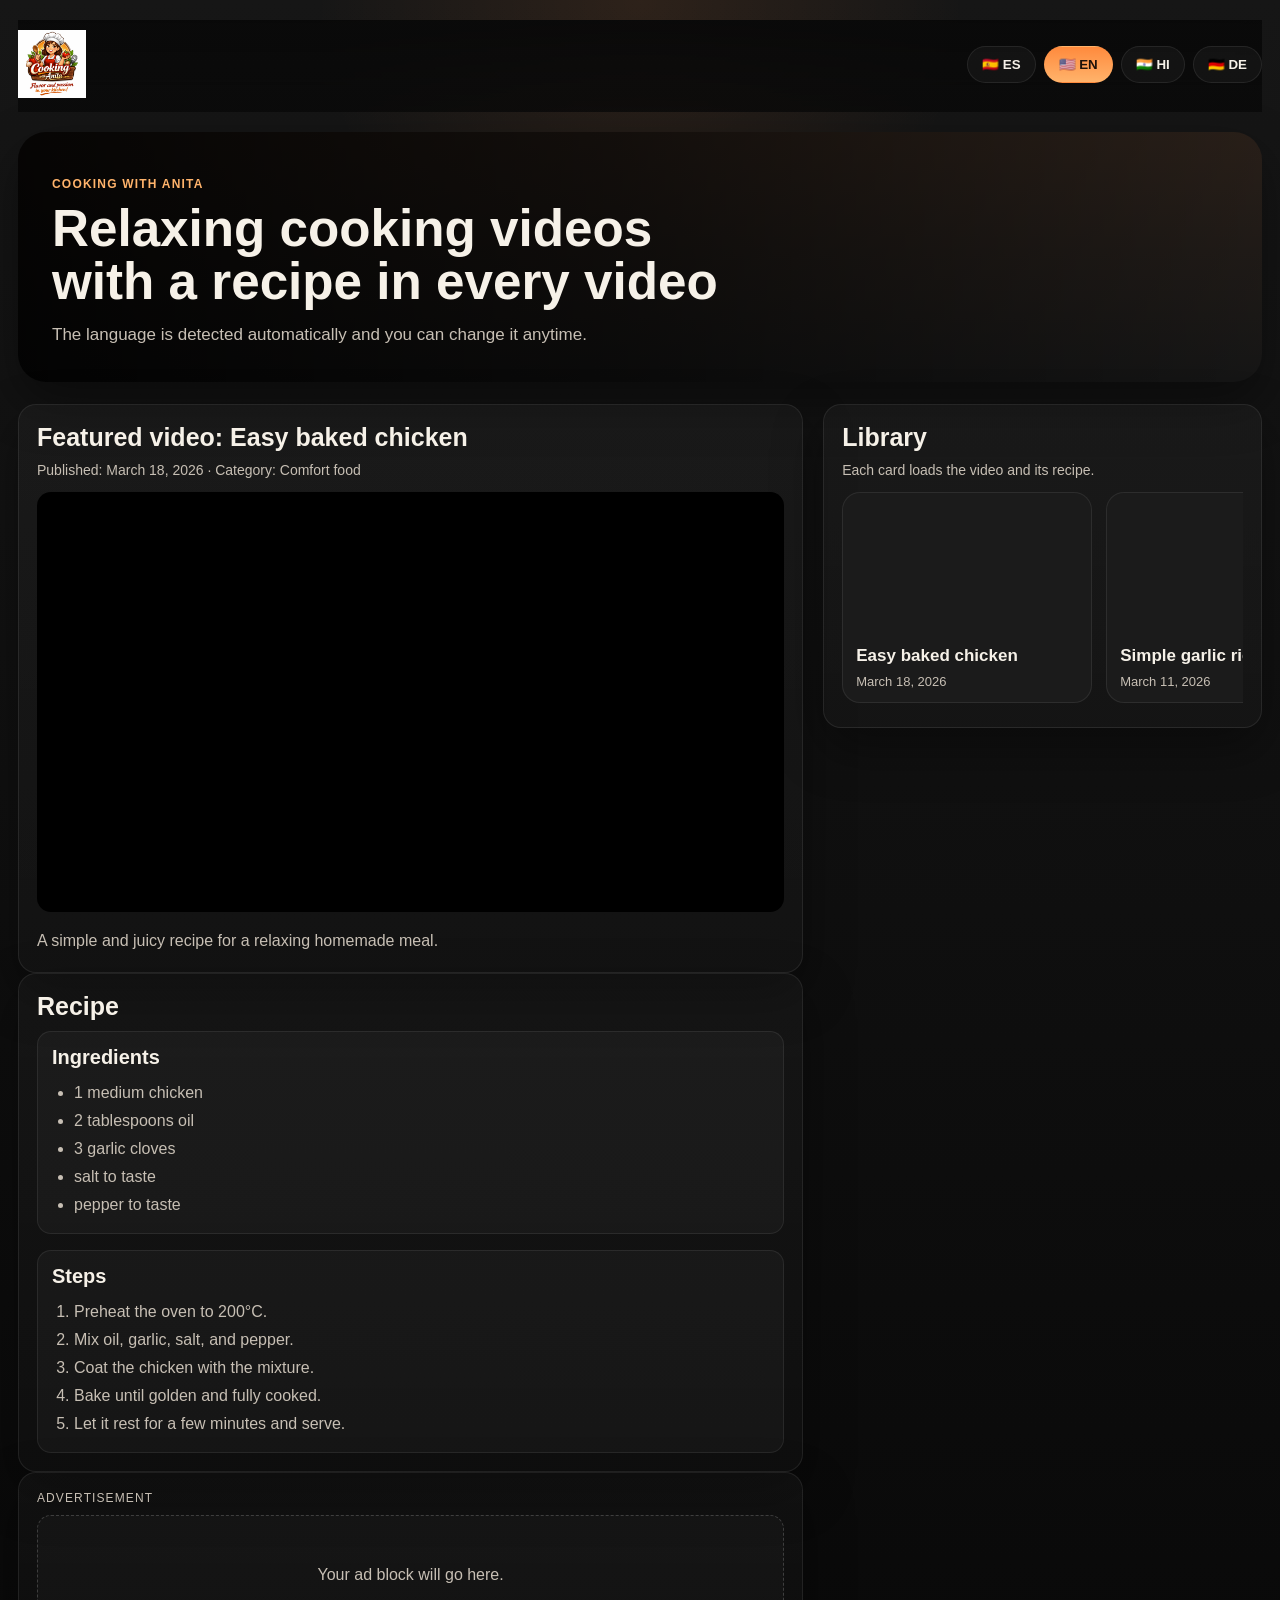
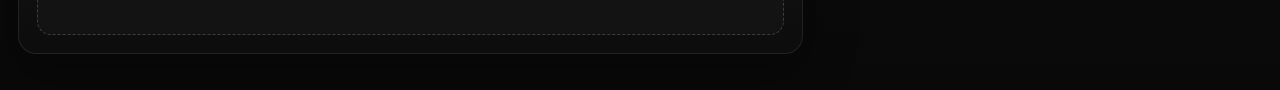
==== commit 3b6ffaef: "new version with auto lang" ====
--- a/index.html
+++ b/index.html
@@ -1,53 +1,46 @@
 <!DOCTYPE html>
-<html lang="en">
+<html lang="es">
 <head>
   <meta charset="UTF-8" />
   <meta name="viewport" content="width=device-width, initial-scale=1.0" />
   <title>Cooking with Anita</title>
-  <meta name="description" content="Relaxing cooking videos and homemade recipes." />
-  <link rel="preconnect" href="https://www.youtube.com" />
+  <meta name="description" content="Videos relajantes de cocina con receta en varios idiomas." />
   <link rel="stylesheet" href="styles.css" />
 </head>
 <body>
-  <div class="page-shell">
-    <header class="site-header">
-      <div class="brand-wrap">
-        <img src="logo.png" alt="Cooking with Anita logo" class="site-logo" />
-      </div>
-
-      <div class="lang-picker" aria-label="Language selector">
+  <div class="container">
+    <header class="header">
+      <img src="logo.png" alt="Cooking with Anita" class="logo" />
+      <div class="lang-picker" aria-label="Selector de idioma">
+        <button class="lang-btn" data-lang="es" type="button">🇪🇸 ES</button>
         <button class="lang-btn" data-lang="en" type="button">🇺🇸 EN</button>
-        <button class="lang-btn" data-lang="es" type="button">🇪🇸 ES</button>
         <button class="lang-btn" data-lang="hi" type="button">🇮🇳 HI</button>
         <button class="lang-btn" data-lang="de" type="button">🇩🇪 DE</button>
       </div>
     </header>
 
-    <main id="app">
-      <section class="hero" id="hero"></section>
+    <section class="hero" id="hero"></section>
 
-      <section class="content-grid">
-        <div class="main-column">
-          <section class="featured-video card" id="featured-video"></section>
-          <section class="ad-slot card" id="ad-top">
-            <div class="ad-label">Advertisement</div>
-            <div class="ad-box">Place ad code here</div>
-          </section>
-          <section class="recipe-panel card" id="recipe-panel"></section>
-          <section class="ad-slot card" id="ad-middle">
-            <div class="ad-label">Advertisement</div>
-            <div class="ad-box">Place ad code here</div>
-          </section>
-        </div>
+    <section class="layout">
+      <div class="main-col">
+        <section class="card featured" id="featured"></section>
+        <section class="card recipe" id="recipe"></section>
+        <section class="card ad-box">
+          <div class="ad-label" id="ad-label">Publicidad</div>
+          <div class="ad-space" id="ad-space">Aquí irá tu bloque de anuncios.</div>
+        </section>
+      </div>
 
-        <aside class="side-column">
-          <section class="card side-card" id="about-panel"></section>
-          <section class="card side-card" id="next-panel"></section>
-        </aside>
-      </section>
-
-      <section class="shelves" id="shelves"></section>
-    </main>
+      <aside class="side-col">
+        <section class="card library">
+          <div class="library-head">
+            <h2 class="section-title" id="library-title">Biblioteca</h2>
+            <p class="meta" id="library-subtitle">Cada tarjeta carga el video y su receta.</p>
+          </div>
+          <div class="shelf-row" id="library"></div>
+        </section>
+      </aside>
+    </section>
   </div>
 
   <script src="js/app.js"></script>
--- a/styles.css
+++ b/styles.css
@@ -1,350 +1,269 @@
 * { box-sizing: border-box; }
 
-:root {
-  --bg: #090909;
-  --panel: #121212;
-  --panel-2: #181818;
-  --line: rgba(255,255,255,.08);
-  --text: #f8f4ee;
-  --muted: #c8c0b5;
-  --accent: #ff8e3c;
-  --accent-2: #ffb36b;
-  --shadow: 0 16px 50px rgba(0,0,0,.35);
-  --radius: 18px;
-}
-
-html, body {
-  margin: 0;
-  padding: 0;
+:root{
+  --bg:#0b0b0b;
+  --bg2:#141414;
+  --panel:#1b1b1b;
+  --line:rgba(255,255,255,.08);
+  --text:#f6f1e8;
+  --muted:#c7bfb4;
+  --accent:#ff8a3d;
+  --accent2:#ffb36b;
+  --shadow:0 20px 50px rgba(0,0,0,.38);
+  --radius:18px;
+}
+
+html,body{
+  margin:0;
   background:
-    radial-gradient(circle at top, rgba(255,142,60,.08), transparent 20%),
-    linear-gradient(180deg, #141414 0%, #090909 100%);
-  color: var(--text);
+    radial-gradient(circle at top, rgba(255,138,61,.10), transparent 18%),
+    linear-gradient(180deg, #161616 0%, #090909 100%);
+  color:var(--text);
   font-family: Arial, Helvetica, sans-serif;
 }
 
-body {
-  min-height: 100vh;
-}
-
-.page-shell {
-  width: min(1400px, 100%);
-  margin: 0 auto;
-  padding: 20px 20px 42px;
-}
-
-.site-header {
-  display: flex;
-  align-items: center;
-  justify-content: space-between;
-  gap: 16px;
-  margin-bottom: 18px;
-  position: sticky;
-  top: 0;
-  z-index: 10;
-  padding: 10px 0 14px;
-  backdrop-filter: blur(12px);
-  background: linear-gradient(180deg, rgba(9,9,9,.96), rgba(9,9,9,.78));
-}
-
-.site-logo {
-  max-height: 64px;
-  width: auto;
-  display: block;
-  object-fit: contain;
-}
-
-.lang-picker {
-  display: flex;
-  flex-wrap: wrap;
-  gap: 8px;
-  justify-content: flex-end;
-}
-
-.lang-btn {
-  border: 1px solid var(--line);
-  background: rgba(255,255,255,.04);
-  color: var(--text);
-  border-radius: 999px;
-  padding: 10px 14px;
-  cursor: pointer;
-  font-weight: 700;
-  transition: .2s ease;
+body{ min-height:100vh; }
+
+.container{
+  width:min(1320px, 100%);
+  margin:0 auto;
+  padding:20px 18px 36px;
+}
+
+.header{
+  display:flex;
+  justify-content:space-between;
+  align-items:center;
+  gap:16px;
+  margin-bottom:20px;
+  position:sticky;
+  top:0;
+  z-index:10;
+  background:linear-gradient(180deg, rgba(9,9,9,.96), rgba(9,9,9,.82));
+  backdrop-filter: blur(10px);
+  padding:10px 0 14px;
+}
+
+.logo{
+  max-height:68px;
+  width:auto;
+  display:block;
+  object-fit:contain;
+}
+
+.lang-picker{
+  display:flex;
+  flex-wrap:wrap;
+  gap:8px;
+}
+
+.lang-btn{
+  color:var(--text);
+  background:rgba(255,255,255,.04);
+  border:1px solid var(--line);
+  border-radius:999px;
+  padding:10px 14px;
+  cursor:pointer;
+  font-weight:700;
+  transition:.2s ease;
 }
 
 .lang-btn:hover,
-.lang-btn.active {
-  background: linear-gradient(180deg, var(--accent), var(--accent-2));
-  color: #1d120b;
-  border-color: transparent;
-}
-
-.hero {
-  min-height: 230px;
-  border-radius: 26px;
-  overflow: hidden;
-  position: relative;
-  margin-bottom: 22px;
+.lang-btn.active{
+  background:linear-gradient(180deg, var(--accent), var(--accent2));
+  color:#1e1209;
+  border-color:transparent;
+}
+
+.hero{
+  min-height:250px;
+  border-radius:28px;
+  overflow:hidden;
+  margin-bottom:22px;
+  box-shadow:var(--shadow);
   background:
-    linear-gradient(90deg, rgba(0,0,0,.86) 0%, rgba(0,0,0,.62) 48%, rgba(0,0,0,.2) 100%),
-    linear-gradient(180deg, rgba(255,142,60,.12), transparent),
+    linear-gradient(90deg, rgba(0,0,0,.88) 0%, rgba(0,0,0,.62) 48%, rgba(0,0,0,.18) 100%),
+    linear-gradient(180deg, rgba(255,138,61,.10), transparent),
     #1a1a1a;
-  box-shadow: var(--shadow);
-  display: grid;
-  align-items: end;
-}
-
-.hero-inner {
-  padding: 36px;
-  max-width: 700px;
-}
-
-.hero-kicker {
-  color: var(--accent-2);
-  text-transform: uppercase;
-  letter-spacing: 1.2px;
-  font-size: 12px;
-  font-weight: 700;
-  margin-bottom: 12px;
-}
-
-.hero h1 {
-  margin: 0 0 12px;
-  font-size: clamp(30px, 4vw, 52px);
-  line-height: 1.05;
-}
-
-.hero p {
-  margin: 0 0 20px;
-  color: var(--muted);
-  font-size: 17px;
-  line-height: 1.5;
-}
-
-.hero-actions {
-  display: flex;
-  gap: 12px;
-  flex-wrap: wrap;
-}
-
-.hero-actions a {
-  text-decoration: none;
-  padding: 12px 16px;
-  border-radius: 999px;
-  font-weight: 700;
-}
-
-.btn-primary {
-  background: linear-gradient(180deg, var(--accent), var(--accent-2));
-  color: #1c120b;
-}
-
-.btn-secondary {
-  border: 1px solid var(--line);
-  color: var(--text);
-  background: rgba(255,255,255,.05);
-}
-
-.content-grid {
-  display: grid;
-  grid-template-columns: minmax(0, 1.8fr) minmax(280px, .9fr);
-  gap: 20px;
-}
-
-.card {
-  background: linear-gradient(180deg, rgba(255,255,255,.03), rgba(255,255,255,.02));
-  border: 1px solid var(--line);
-  border-radius: var(--radius);
-  box-shadow: var(--shadow);
-}
-
-.featured-video,
-.recipe-panel,
-.side-card,
-.ad-slot {
-  padding: 18px;
-}
-
-.player-wrap {
-  aspect-ratio: 16 / 9;
-  border-radius: 14px;
-  overflow: hidden;
-  background: #000;
-  margin-bottom: 16px;
-}
-
-.player-wrap iframe {
-  width: 100%;
-  height: 100%;
-  border: 0;
-}
-
-.panel-title {
-  font-size: 24px;
-  margin: 0 0 10px;
-}
-
-.meta-line {
-  color: var(--muted);
-  font-size: 14px;
-  margin-bottom: 12px;
-}
-
-.copy {
-  color: var(--muted);
-  line-height: 1.6;
-}
-
-.recipe-layout {
-  display: grid;
-  gap: 18px;
-  grid-template-columns: repeat(2, minmax(0, 1fr));
-}
-
-.subcard {
-  background: rgba(255,255,255,.03);
-  border: 1px solid var(--line);
-  border-radius: 14px;
-  padding: 14px;
-}
-
-.subcard h3 {
-  margin-top: 0;
-  margin-bottom: 10px;
-}
-
-ul.clean, ol.clean {
-  padding-left: 20px;
-  margin: 0;
-  line-height: 1.7;
-  color: var(--muted);
-}
-
-.ad-label {
-  font-size: 12px;
-  color: var(--muted);
-  margin-bottom: 10px;
-  text-transform: uppercase;
-  letter-spacing: 1.1px;
-}
-
-.ad-box {
-  min-height: 96px;
-  border-radius: 14px;
-  border: 1px dashed rgba(255,255,255,.2);
-  display: grid;
-  place-items: center;
-  color: var(--muted);
-  background: rgba(255,255,255,.02);
-}
-
-.side-list {
-  display: grid;
-  gap: 10px;
-}
-
-.side-item {
-  padding: 12px;
-  border-radius: 12px;
-  border: 1px solid var(--line);
-  background: rgba(255,255,255,.03);
-}
-
-.side-item strong {
-  display: block;
-  margin-bottom: 6px;
-}
-
-.shelves {
-  margin-top: 24px;
-  display: grid;
-  gap: 26px;
-}
-
-.shelf-title {
-  margin: 0 0 14px;
-  font-size: 24px;
-}
-
-.shelf-row {
-  display: grid;
-  grid-auto-flow: column;
-  grid-auto-columns: minmax(220px, 280px);
-  gap: 14px;
-  overflow-x: auto;
-  padding-bottom: 6px;
-}
-
-.video-card {
-  border-radius: 18px;
-  overflow: hidden;
-  background: var(--panel);
-  border: 1px solid var(--line);
-  cursor: pointer;
-  transition: transform .2s ease, border-color .2s ease, box-shadow .2s ease;
-}
-
-.video-card:hover {
-  transform: translateY(-4px) scale(1.01);
-  border-color: rgba(255,179,107,.4);
-  box-shadow: 0 18px 36px rgba(0,0,0,.35);
-}
-
-.thumb {
-  aspect-ratio: 16 / 9;
-  background-size: cover;
-  background-position: center;
-}
-
-.video-body {
-  padding: 12px;
-}
-
-.video-title {
-  margin: 0 0 8px;
-  font-size: 16px;
-}
-
-.video-meta {
-  margin: 0;
-  color: var(--muted);
-  font-size: 13px;
-}
-
-.empty-note {
-  color: var(--muted);
-  margin: 0;
-}
-
-@media (max-width: 960px) {
-  .content-grid {
-    grid-template-columns: 1fr;
-  }
-
-  .recipe-layout {
-    grid-template-columns: 1fr;
-  }
-
-  .hero-inner {
-    padding: 24px;
-  }
-}
-
-@media (max-width: 640px) {
-  .page-shell {
-    padding: 14px 14px 28px;
-  }
-
-  .site-header {
-    align-items: flex-start;
-    flex-direction: column;
-  }
-
-  .lang-picker {
-    justify-content: flex-start;
-  }
-
-  .site-logo {
-    max-height: 54px;
-  }
-}
+  display:grid;
+  align-items:end;
+}
+
+.hero-inner{
+  padding:34px;
+  max-width:760px;
+}
+
+.eyebrow{
+  font-size:12px;
+  font-weight:700;
+  letter-spacing:1.2px;
+  color:var(--accent2);
+  text-transform:uppercase;
+  margin-bottom:12px;
+}
+
+.hero h1{
+  margin:0 0 12px;
+  font-size:clamp(32px, 4vw, 56px);
+  line-height:1.03;
+}
+
+.hero p{
+  margin:0;
+  color:var(--muted);
+  font-size:17px;
+  line-height:1.6;
+}
+
+.layout{
+  display:grid;
+  grid-template-columns:minmax(0, 1.7fr) minmax(280px, .95fr);
+  gap:20px;
+}
+
+.card{
+  background:linear-gradient(180deg, rgba(255,255,255,.03), rgba(255,255,255,.02));
+  border:1px solid var(--line);
+  border-radius:var(--radius);
+  box-shadow:var(--shadow);
+}
+
+.featured, .recipe, .ad-box, .library{
+  padding:18px;
+}
+
+.section-title{
+  margin:0 0 10px;
+  font-size:25px;
+}
+
+.meta{
+  color:var(--muted);
+  font-size:14px;
+  margin:0 0 14px;
+}
+
+.player{
+  aspect-ratio:16/9;
+  background:#000;
+  border-radius:14px;
+  overflow:hidden;
+  margin-bottom:16px;
+}
+
+.player iframe{
+  width:100%;
+  height:100%;
+  border:0;
+}
+
+.description{
+  color:var(--muted);
+  line-height:1.6;
+  margin:0;
+}
+
+.recipe-grid{
+  display:grid;
+  grid-template-columns:1fr;
+  gap:16px;
+}
+
+.subcard{
+  border-radius:14px;
+  padding:14px;
+  border:1px solid var(--line);
+  background:rgba(255,255,255,.03);
+}
+
+.subcard h3{
+  margin:0 0 10px;
+  font-size:20px;
+}
+
+ul, ol{
+  margin:0;
+  padding-left:22px;
+  color:var(--muted);
+  line-height:1.75;
+}
+
+.ad-label{
+  font-size:12px;
+  color:var(--muted);
+  text-transform:uppercase;
+  letter-spacing:1.1px;
+  margin-bottom:10px;
+}
+
+.ad-space{
+  min-height:120px;
+  border-radius:14px;
+  display:grid;
+  place-items:center;
+  border:1px dashed rgba(255,255,255,.18);
+  background:rgba(255,255,255,.025);
+  color:var(--muted);
+  text-align:center;
+  padding:20px;
+}
+
+.library-head{
+  margin-bottom:8px;
+}
+
+.shelf-row{
+  display:grid;
+  grid-auto-flow:column;
+  grid-auto-columns:minmax(250px, 320px);
+  gap:14px;
+  overflow-x:auto;
+  padding-bottom:6px;
+}
+
+.video-card{
+  border-radius:18px;
+  overflow:hidden;
+  background:var(--panel);
+  border:1px solid var(--line);
+  cursor:pointer;
+  transition:transform .2s ease, border-color .2s ease;
+}
+
+.video-card:hover{
+  transform:translateY(-4px);
+  border-color:rgba(255,179,107,.35);
+}
+
+.thumb{
+  aspect-ratio:16/9;
+  background-size:cover;
+  background-position:center;
+}
+
+.video-card-body{
+  padding:13px;
+}
+
+.video-card-title{
+  margin:0 0 8px;
+  font-size:17px;
+}
+
+.video-card-meta{
+  margin:0;
+  font-size:13px;
+  color:var(--muted);
+}
+
+@media (max-width: 960px){
+  .layout{ grid-template-columns:1fr; }
+}
+
+@media (max-width: 640px){
+  .container{ padding:14px 14px 28px; }
+  .header{ flex-direction:column; align-items:flex-start; }
+  .hero-inner{ padding:24px; }
+  .logo{ max-height:56px; }
+}
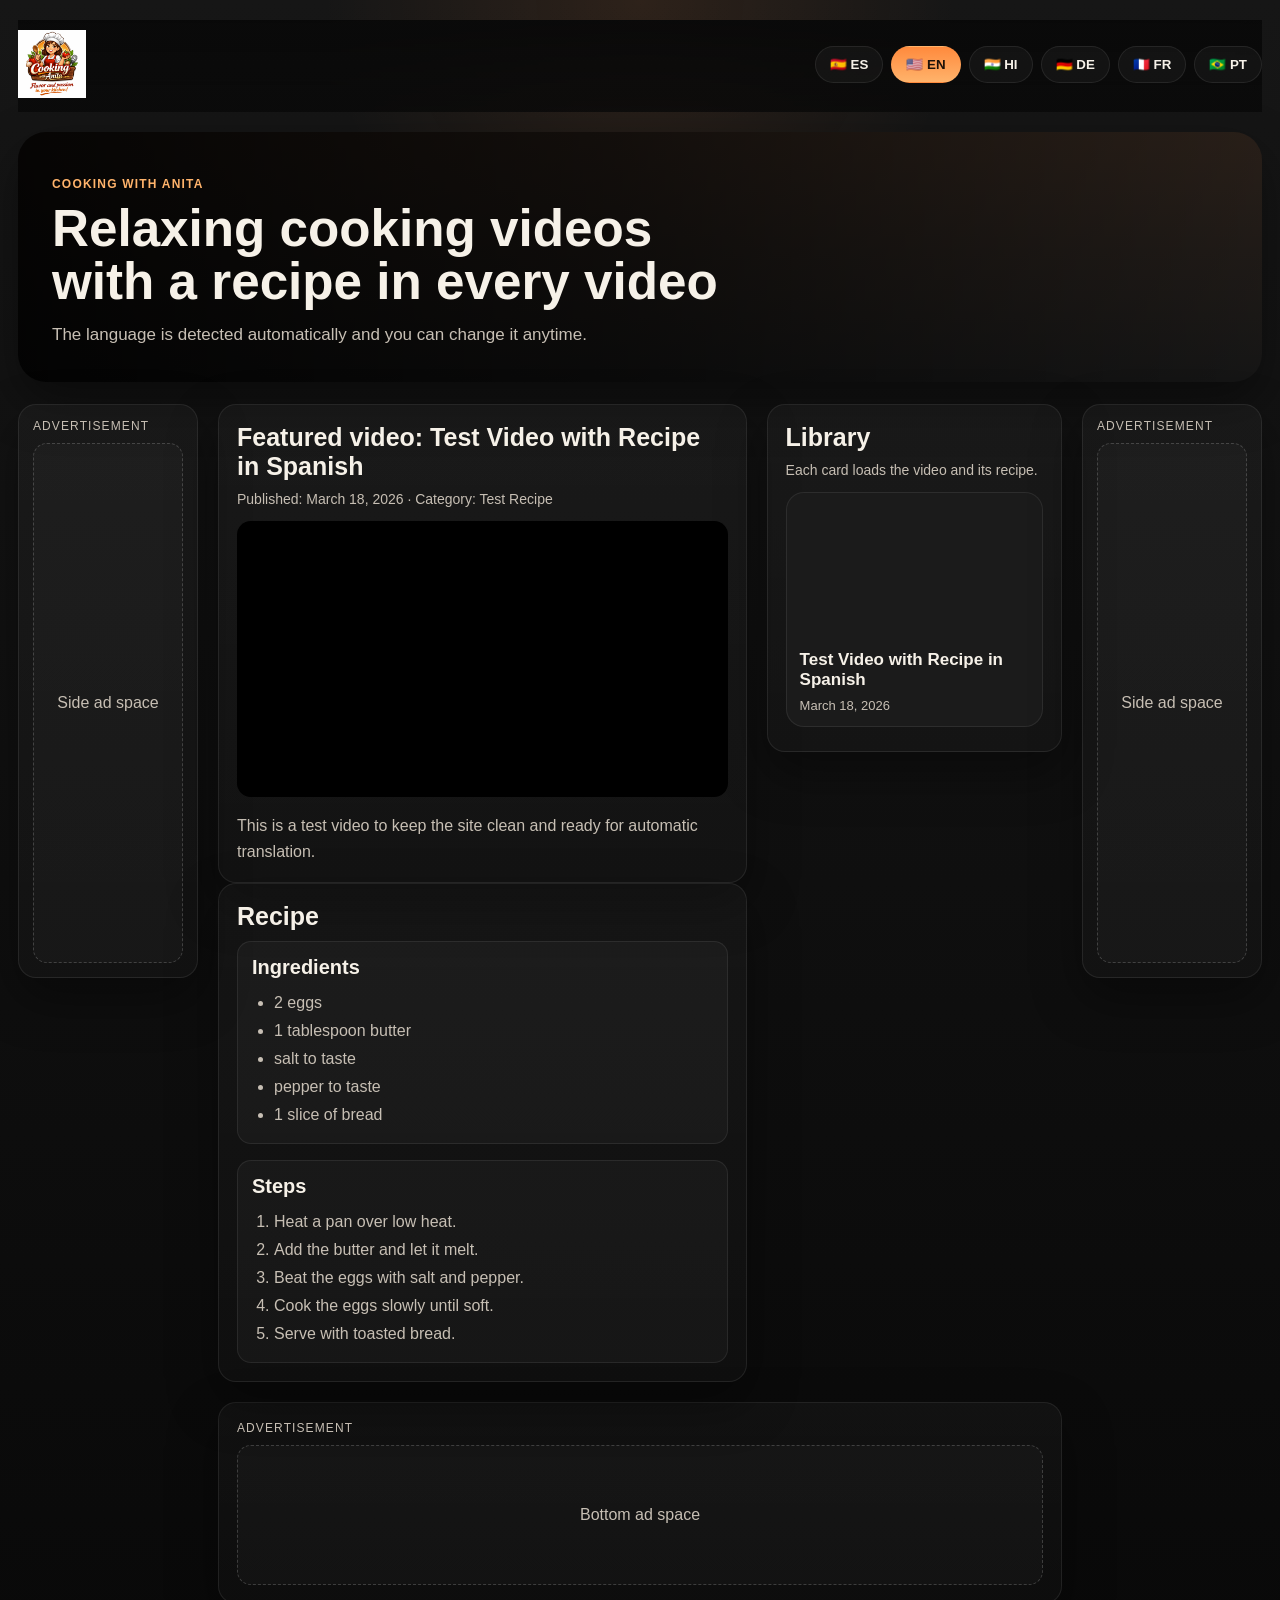
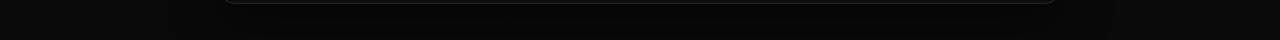
==== commit d99e4bd8: "moving to google ad sense" ====
--- a/index.html
+++ b/index.html
@@ -16,28 +16,57 @@
         <button class="lang-btn" data-lang="en" type="button">🇺🇸 EN</button>
         <button class="lang-btn" data-lang="hi" type="button">🇮🇳 HI</button>
         <button class="lang-btn" data-lang="de" type="button">🇩🇪 DE</button>
+        <button class="lang-btn" data-lang="fr" type="button">🇫🇷 FR</button>
+        <button class="lang-btn" data-lang="pt" type="button">🇧🇷 PT</button>
       </div>
     </header>
 
     <section class="hero" id="hero"></section>
 
-    <section class="layout">
-      <div class="main-col">
-        <section class="card featured" id="featured"></section>
-        <section class="card recipe" id="recipe"></section>
-        <section class="card ad-box">
-          <div class="ad-label" id="ad-label">Publicidad</div>
-          <div class="ad-space" id="ad-space">Aquí irá tu bloque de anuncios.</div>
+    <section class="page-grid">
+      <aside class="rail rail-left">
+        <section class="card ad-box side-ad">
+          <div class="ad-label" id="side-ad-left-label">Publicidad</div>
+          <div class="ad-space ad-space-tall" id="side-ad-left">
+            Espacio publicitario lateral
+          </div>
         </section>
-      </div>
+      </aside>
 
-      <aside class="side-col">
-        <section class="card library">
-          <div class="library-head">
-            <h2 class="section-title" id="library-title">Biblioteca</h2>
-            <p class="meta" id="library-subtitle">Cada tarjeta carga el video y su receta.</p>
+      <main class="content-col">
+        <section class="layout">
+          <div class="main-col">
+            <section class="card featured" id="featured"></section>
+            <section class="card recipe" id="recipe"></section>
           </div>
-          <div class="shelf-row" id="library"></div>
+
+          <aside class="side-col">
+            <section class="card library">
+              <div class="library-head">
+                <h2 class="section-title" id="library-title">Biblioteca</h2>
+                <p class="meta" id="library-subtitle">Cada tarjeta carga el video y su receta.</p>
+              </div>
+              <div class="shelf-row" id="library"></div>
+            </section>
+          </aside>
+        </section>
+
+        <section class="bottom-ads">
+          <section class="card ad-box">
+            <div class="ad-label" id="bottom-ad-label">Publicidad</div>
+            <div class="ad-space ad-space-wide" id="bottom-ad">
+              Espacio publicitario inferior
+            </div>
+          </section>
+        </section>
+      </main>
+
+      <aside class="rail rail-right">
+        <section class="card ad-box side-ad">
+          <div class="ad-label" id="side-ad-right-label">Publicidad</div>
+          <div class="ad-space ad-space-tall" id="side-ad-right">
+            Espacio publicitario lateral
+          </div>
         </section>
       </aside>
     </section>
@@ -45,4 +74,4 @@
 
   <script src="js/app.js"></script>
 </body>
-</html>
+</html>
--- a/styles.css
+++ b/styles.css
@@ -22,10 +22,12 @@
   font-family: Arial, Helvetica, sans-serif;
 }
 
-body{ min-height:100vh; }
+body{
+  min-height:100vh;
+}
 
 .container{
-  width:min(1320px, 100%);
+  width:min(1600px, 100%);
   margin:0 auto;
   padding:20px 18px 36px;
 }
@@ -116,6 +118,22 @@
   line-height:1.6;
 }
 
+.page-grid{
+  display:grid;
+  grid-template-columns:220px minmax(0, 1fr) 220px;
+  gap:20px;
+  align-items:start;
+}
+
+.rail{
+  position:sticky;
+  top:108px;
+}
+
+.content-col{
+  min-width:0;
+}
+
 .layout{
   display:grid;
   grid-template-columns:minmax(0, 1.7fr) minmax(280px, .95fr);
@@ -129,7 +147,10 @@
   box-shadow:var(--shadow);
 }
 
-.featured, .recipe, .ad-box, .library{
+.featured,
+.recipe,
+.ad-box,
+.library{
   padding:18px;
 }
 
@@ -198,7 +219,6 @@
 }
 
 .ad-space{
-  min-height:120px;
   border-radius:14px;
   display:grid;
   place-items:center;
@@ -207,6 +227,22 @@
   color:var(--muted);
   text-align:center;
   padding:20px;
+}
+
+.ad-space-tall{
+  min-height:600px;
+}
+
+.ad-space-wide{
+  min-height:140px;
+}
+
+.side-ad{
+  padding:14px;
+}
+
+.bottom-ads{
+  margin-top:20px;
 }
 
 .library-head{
@@ -257,13 +293,51 @@
   color:var(--muted);
 }
 
+@media (max-width: 1280px){
+  .page-grid{
+    grid-template-columns:180px minmax(0, 1fr) 180px;
+  }
+
+  .ad-space-tall{
+    min-height:520px;
+  }
+}
+
+@media (max-width: 1100px){
+  .page-grid{
+    grid-template-columns:minmax(0, 1fr);
+  }
+
+  .rail{
+    display:none;
+  }
+}
+
 @media (max-width: 960px){
-  .layout{ grid-template-columns:1fr; }
+  .layout{
+    grid-template-columns:1fr;
+  }
 }
 
 @media (max-width: 640px){
-  .container{ padding:14px 14px 28px; }
-  .header{ flex-direction:column; align-items:flex-start; }
-  .hero-inner{ padding:24px; }
-  .logo{ max-height:56px; }
-}
+  .container{
+    padding:14px 14px 28px;
+  }
+
+  .header{
+    flex-direction:column;
+    align-items:flex-start;
+  }
+
+  .hero-inner{
+    padding:24px;
+  }
+
+  .logo{
+    max-height:56px;
+  }
+
+  .ad-space-wide{
+    min-height:110px;
+  }
+}
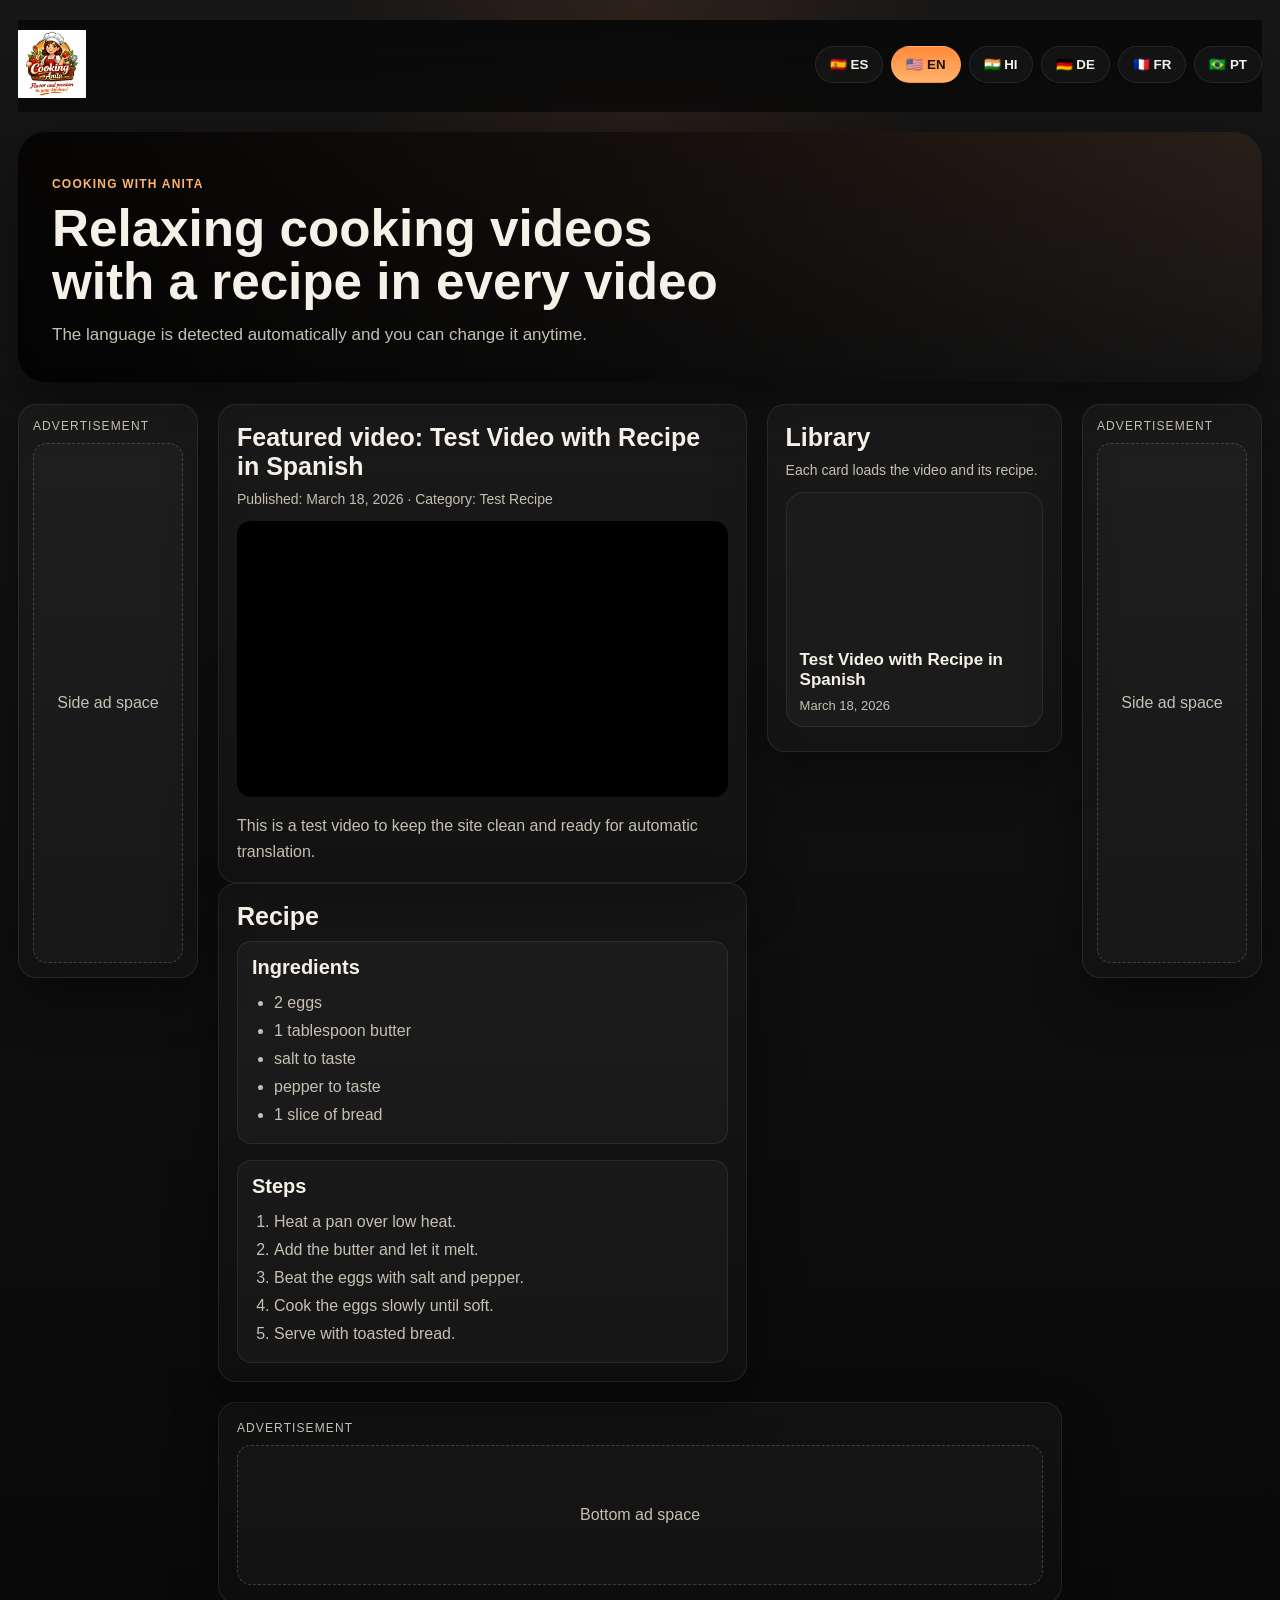
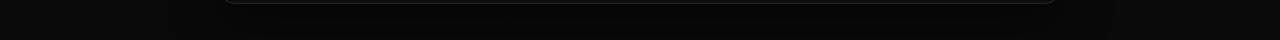
==== commit e78cb2cf: "moving to google ad sense" ====
--- a/index.html
+++ b/index.html
@@ -6,6 +6,8 @@
   <title>Cooking with Anita</title>
   <meta name="description" content="Videos relajantes de cocina con receta en varios idiomas." />
   <link rel="stylesheet" href="styles.css" />
+  <script async src="https://pagead2.googlesyndication.com/pagead/js/adsbygoogle.js?client=ca-pub-3234336410896683"
+    crossorigin="anonymous"></script>
 </head>
 <body>
   <div class="container">
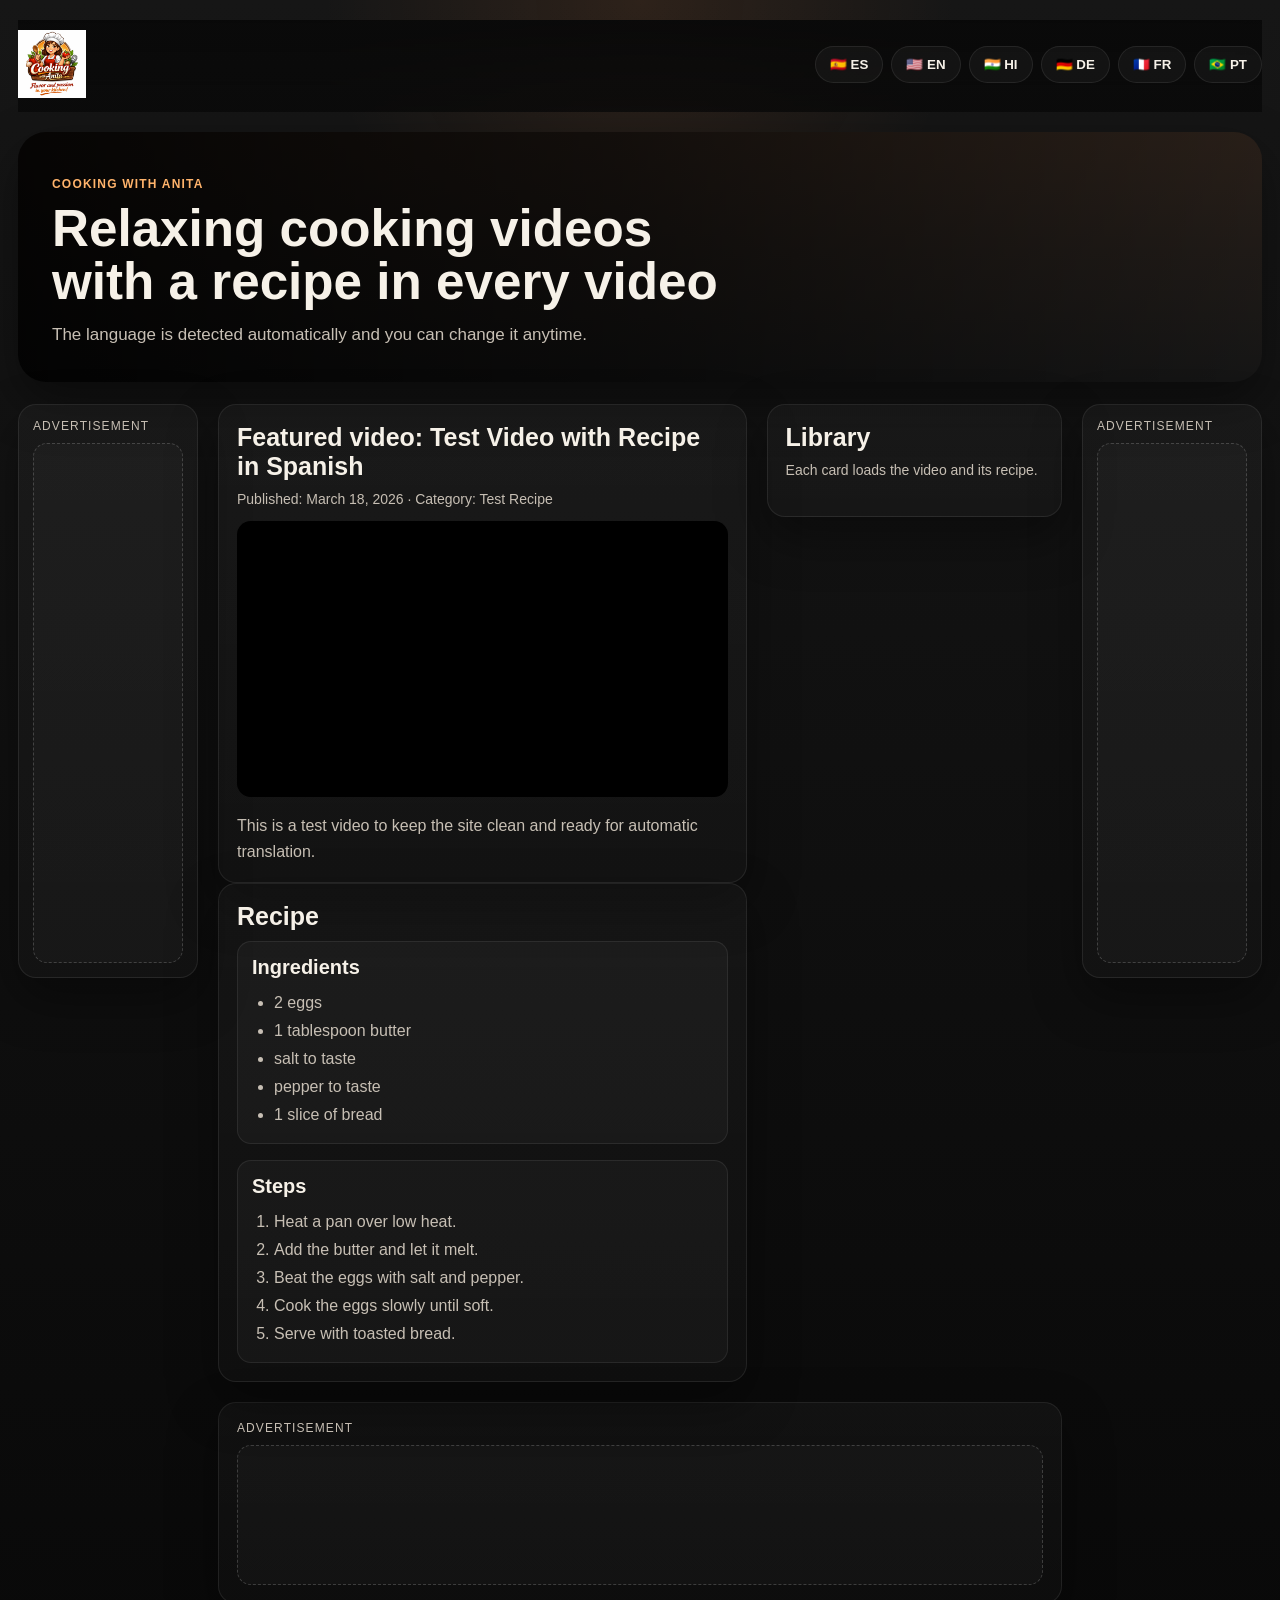
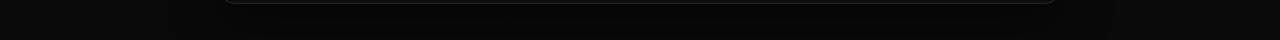
==== commit 955a98dc: "moving to google ad sense" ====
--- a/index.html
+++ b/index.html
@@ -29,9 +29,15 @@
       <aside class="rail rail-left">
         <section class="card ad-box side-ad">
           <div class="ad-label" id="side-ad-left-label">Publicidad</div>
-          <div class="ad-space ad-space-tall" id="side-ad-left">
-            Espacio publicitario lateral
-          </div>
+          <!-- cwa-side-left -->
+          <ins
+            class="adsbygoogle ad-space ad-space-tall"
+            style="display:block"
+            data-ad-client="ca-pub-3234336410896683"
+            data-ad-slot="4176908210"
+            data-ad-format="auto"
+            data-full-width-responsive="true"
+          ></ins>
         </section>
       </aside>
 
@@ -56,9 +62,15 @@
         <section class="bottom-ads">
           <section class="card ad-box">
             <div class="ad-label" id="bottom-ad-label">Publicidad</div>
-            <div class="ad-space ad-space-wide" id="bottom-ad">
-              Espacio publicitario inferior
-            </div>
+            <!-- cwa-bottom -->
+            <ins
+              class="adsbygoogle ad-space ad-space-wide"
+              style="display:block"
+              data-ad-client="ca-pub-3234336410896683"
+              data-ad-slot="8197011876"
+              data-ad-format="auto"
+              data-full-width-responsive="true"
+            ></ins>
           </section>
         </section>
       </main>
@@ -66,14 +78,25 @@
       <aside class="rail rail-right">
         <section class="card ad-box side-ad">
           <div class="ad-label" id="side-ad-right-label">Publicidad</div>
-          <div class="ad-space ad-space-tall" id="side-ad-right">
-            Espacio publicitario lateral
-          </div>
+          <!-- cwa-side-right -->
+          <ins
+            class="adsbygoogle ad-space ad-space-tall"
+            style="display:block"
+            data-ad-client="ca-pub-3234336410896683"
+            data-ad-slot="5283073921"
+            data-ad-format="auto"
+            data-full-width-responsive="true"
+          ></ins>
         </section>
       </aside>
     </section>
   </div>
 
   <script src="js/app.js"></script>
+  <script>
+    (adsbygoogle = window.adsbygoogle || []).push({});
+    (adsbygoogle = window.adsbygoogle || []).push({});
+    (adsbygoogle = window.adsbygoogle || []).push({});
+  </script>
 </body>
 </html>
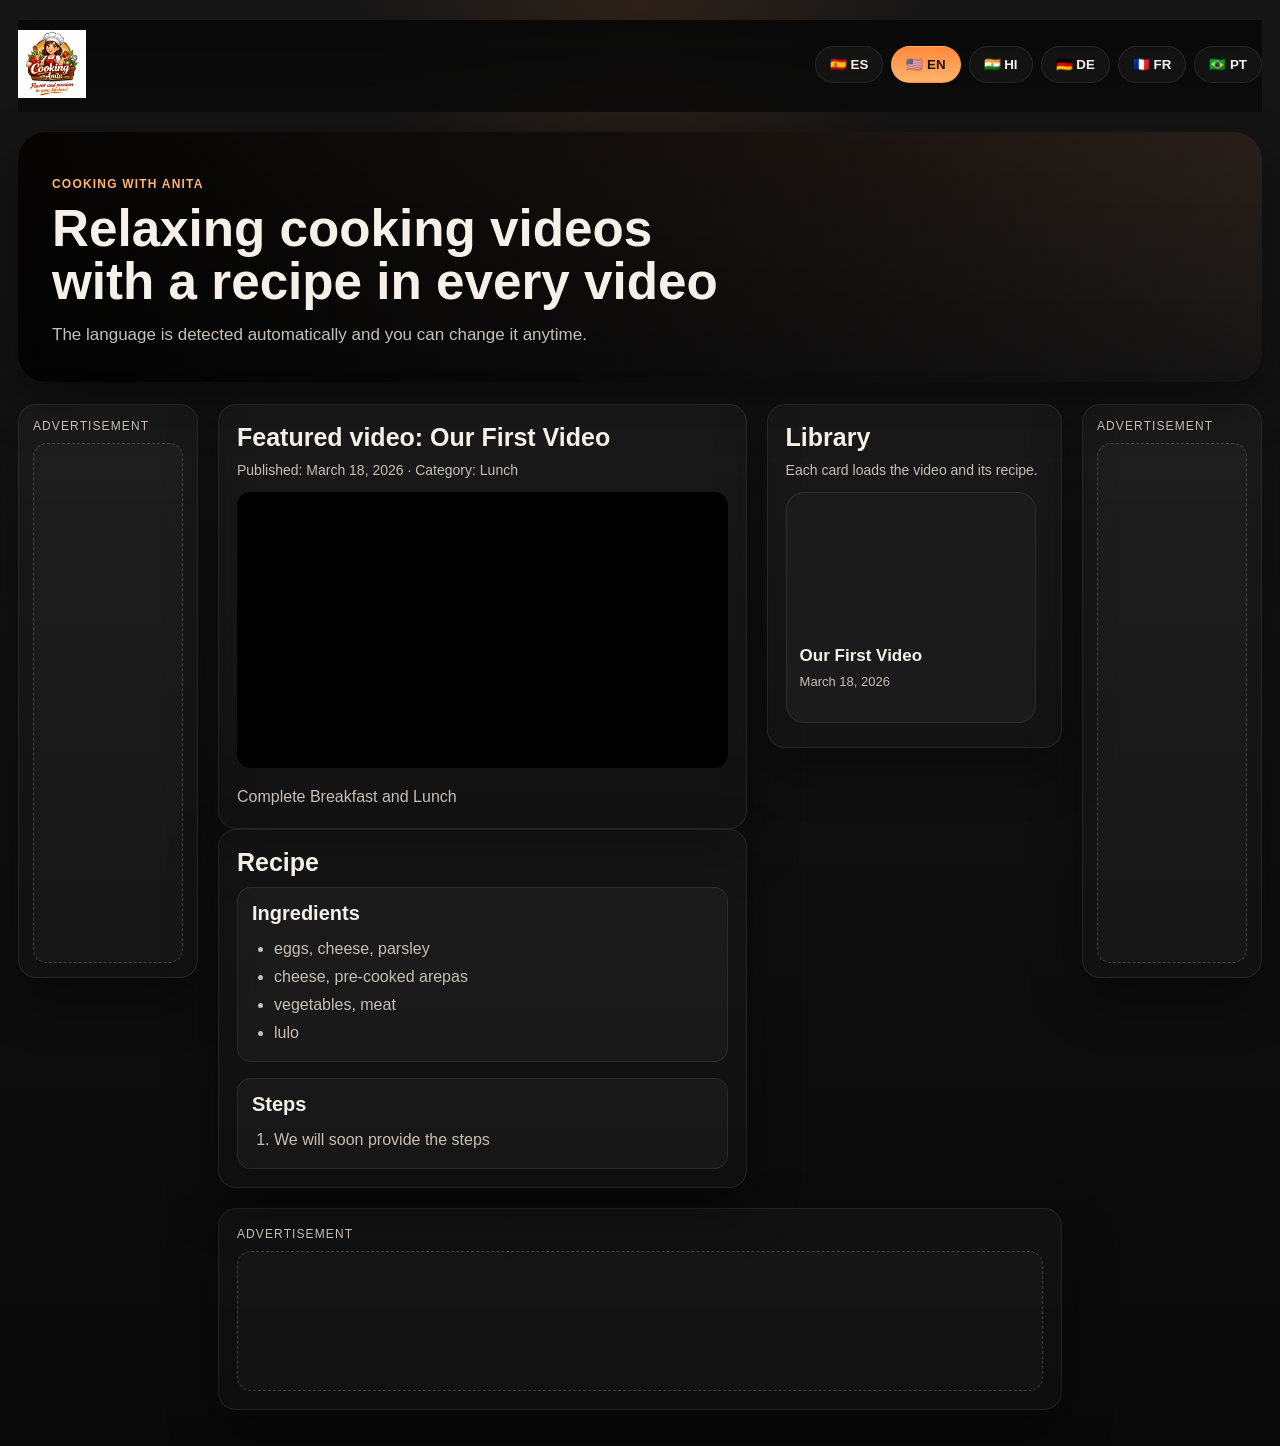
==== commit 490872ca: "adding real videos" ====
--- a/index.html
+++ b/index.html
@@ -4,15 +4,22 @@
   <meta charset="UTF-8" />
   <meta name="viewport" content="width=device-width, initial-scale=1.0" />
   <title>Cooking with Anita</title>
-  <meta name="description" content="Videos relajantes de cocina con receta en varios idiomas." />
+  <meta
+    name="description"
+    content="Videos relajantes de cocina con receta en varios idiomas."
+  />
   <link rel="stylesheet" href="styles.css" />
-  <script async src="https://pagead2.googlesyndication.com/pagead/js/adsbygoogle.js?client=ca-pub-3234336410896683"
-    crossorigin="anonymous"></script>
+  <script
+    async
+    src="https://pagead2.googlesyndication.com/pagead/js/adsbygoogle.js?client=ca-pub-3234336410896683"
+    crossorigin="anonymous"
+  ></script>
 </head>
 <body>
   <div class="container">
     <header class="header">
       <img src="logo.png" alt="Cooking with Anita" class="logo" />
+
       <div class="lang-picker" aria-label="Selector de idioma">
         <button class="lang-btn" data-lang="es" type="button">🇪🇸 ES</button>
         <button class="lang-btn" data-lang="en" type="button">🇺🇸 EN</button>
@@ -29,7 +36,6 @@
       <aside class="rail rail-left">
         <section class="card ad-box side-ad">
           <div class="ad-label" id="side-ad-left-label">Publicidad</div>
-          <!-- cwa-side-left -->
           <ins
             class="adsbygoogle ad-space ad-space-tall"
             style="display:block"
@@ -52,7 +58,9 @@
             <section class="card library">
               <div class="library-head">
                 <h2 class="section-title" id="library-title">Biblioteca</h2>
-                <p class="meta" id="library-subtitle">Cada tarjeta carga el video y su receta.</p>
+                <p class="meta" id="library-subtitle">
+                  Cada tarjeta carga el video y su receta.
+                </p>
               </div>
               <div class="shelf-row" id="library"></div>
             </section>
@@ -62,7 +70,6 @@
         <section class="bottom-ads">
           <section class="card ad-box">
             <div class="ad-label" id="bottom-ad-label">Publicidad</div>
-            <!-- cwa-bottom -->
             <ins
               class="adsbygoogle ad-space ad-space-wide"
               style="display:block"
@@ -78,7 +85,6 @@
       <aside class="rail rail-right">
         <section class="card ad-box side-ad">
           <div class="ad-label" id="side-ad-right-label">Publicidad</div>
-          <!-- cwa-side-right -->
           <ins
             class="adsbygoogle ad-space ad-space-tall"
             style="display:block"
@@ -94,9 +100,13 @@
 
   <script src="js/app.js"></script>
   <script>
-    (adsbygoogle = window.adsbygoogle || []).push({});
-    (adsbygoogle = window.adsbygoogle || []).push({});
-    (adsbygoogle = window.adsbygoogle || []).push({});
+    try {
+      (adsbygoogle = window.adsbygoogle || []).push({});
+      (adsbygoogle = window.adsbygoogle || []).push({});
+      (adsbygoogle = window.adsbygoogle || []).push({});
+    } catch (error) {
+      console.warn("Ads could not be initialized:", error);
+    }
   </script>
 </body>
 </html>
